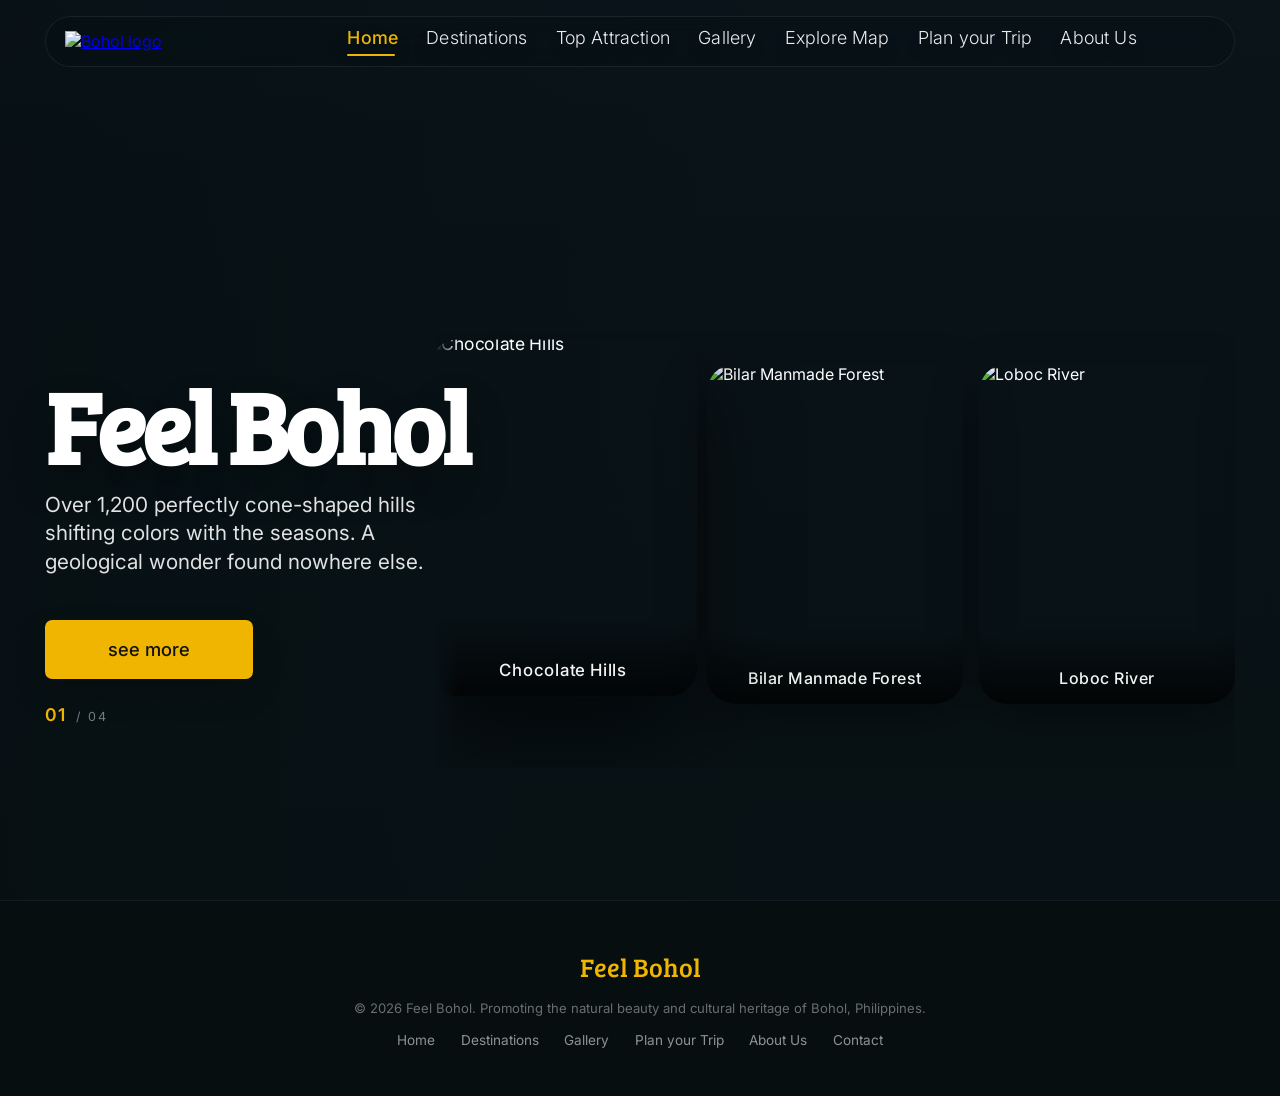
==== index.html @ 52533cbc "implemented other pages" ====
<!DOCTYPE html>
<html lang="en">
<head>
  <meta charset="UTF-8">
  <meta name="viewport" content="width=device-width, initial-scale=1.0">
  <link rel="preconnect" href="https://fonts.googleapis.com">
  <link rel="preconnect" href="https://fonts.gstatic.com" crossorigin>
  <link href="https://fonts.googleapis.com/css2?family=Bree+Serif&family=Inter:wght@300;400;500;600;700&display=swap" rel="stylesheet">
  <link href="./css/main.css" rel="stylesheet">
  <title>Feel Bohol</title>
</head>
<body>
  <main class="hero">
    <div class="hero__carousel" aria-hidden="true">
      <div class="carousel-slide is-active" style="background-image: url('./images/chocolate-hills-aerial.png')"></div>
      <div class="carousel-slide" style="background-image: url('./images/manmade-forest-road.png')"></div>
      <div class="carousel-slide" style="background-image: url('./images/loboc-river-cruise.png')"></div>
      <div class="carousel-slide" style="background-image: url('./images/tarsier-close-up.png')"></div>
    </div>

    <header class="site-header">
      <a class="brand" href="#" aria-label="Feel Bohol home">
        <img src="./images/bohol-logo.png" alt="Bohol logo">
      </a>
      <nav class="site-nav" aria-label="Primary navigation">
        <a class="is-active" href="index.html">Home</a>
        <a href="destinations.html">Destinations</a>
        <a href="top_attractions.html">Top Attraction</a>
        <a href="gallery.html">Gallery</a>
        <a href="explore_map.html">Explore Map</a>
        <a href="plan_your_trip.html">Plan your Trip</a>
        <a href="about.html">About Us</a>
      </nav>
    </header>

    <section class="hero__body" style="padding-top:5rem;">
      <div class="hero__copy">
        <h1>Feel Bohol</h1>
        <p class="hero__description">
          Where ancient limestone hills meet turquoise rivers and rare wildlife. Discover the island that never stops surprising you.
        </p>
        <a class="cta-button" href="destinations.html">see more</a>
        <div class="slide-counter">
          <span class="slide-counter__current">01</span>
          <span>&nbsp;/&nbsp;04</span>
        </div>
      </div>

      <div class="hero__visuals">
        <div class="hero__controls" aria-label="Destination slider controls">
          <button class="control control--prev" type="button" aria-label="Previous destination"></button>
          <button class="control control--next" type="button" aria-label="Next destination"></button>
        </div>

        <div class="hero__cards">
          <div class="hero__card-track" id="cardTrack">
            <article class="destination-card is-current">
              <div class="destination-card__image"><img src="./images/chocolate-hills-aerial.png" alt="Chocolate Hills"></div>
              <p class="destination-card__label">Chocolate Hills</p>
            </article>
            <article class="destination-card">
              <div class="destination-card__image"><img src="./images/manmade-forest-road.png" alt="Bilar Manmade Forest"></div>
              <p class="destination-card__label">Bilar Manmade Forest</p>
            </article>
            <article class="destination-card">
              <div class="destination-card__image"><img src="./images/loboc-river-cruise.png" alt="Loboc River"></div>
              <p class="destination-card__label">Loboc River</p>
            </article>
            <article class="destination-card">
              <div class="destination-card__image"><img src="./images/tarsier-close-up.png" alt="Philippine Tarsier"></div>
              <p class="destination-card__label">Philippine Tarsier</p>
            </article>
          </div>
        </div>
      </div>
    </section>
  </main>

  <footer class="site-footer">
    <div class="site-footer__inner">
      <p class="site-footer__brand">Feel Bohol</p>
      <p class="site-footer__copy">&copy; 2026 Feel Bohol. Promoting the natural beauty and cultural heritage of Bohol, Philippines.</p>
      <nav class="site-footer__nav" aria-label="Footer navigation">
        <a href="#">Home</a>
        <a href="#">Destinations</a>
        <a href="#">Gallery</a>
        <a href="#">Plan your Trip</a>
        <a href="#">About Us</a>
        <a href="#">Contact</a>
      </nav>
    </div>
  </footer>

  <script>
    (function () {
      var n      = 4;
      var CARD_W = 256;
      var GAP    = 16;
      var STEP   = CARD_W + GAP; // 272px

      var slides    = document.querySelectorAll('.carousel-slide');
      var track     = document.getElementById('cardTrack');
      var counterEl = document.querySelector('.slide-counter__current');
      var descEl    = document.querySelector('.hero__description');
      var btnPrev   = document.querySelector('.control--prev');
      var btnNext   = document.querySelector('.control--next');

      var descriptions = [
        "Over 1,200 perfectly cone-shaped hills shifting colors with the seasons. A geological wonder found nowhere else.",
        "A lush, dramatic two-kilometre canopy of dense mahogany trees. The perfect natural tunnel in the heart of Bohol.",
        "Drift down emerald waters through jungle canopies and ancient bamboo groves on a floating restaurant.",
        "Home to one of the world's smallest and most endearing primates. Discover the delicate balance of Bohol's wildlife."
      ];

      var current = 0;
      var locked  = false;
      var timer;

      function moveTo(pos, animate) {
        track.style.transition = animate
          ? 'transform 0.65s cubic-bezier(0.4, 0, 0.2, 1)'
          : 'none';
        track.style.transform = 'translateX(' + (-pos * STEP) + 'px)';
      }

      function highlightFirst() {
        var kids = track.children;
        for (var i = 0; i < kids.length; i++) {
          kids[i].classList.toggle('is-current', i === 0);
        }
      }

      function updateBg(idx) {
        slides[current].classList.remove('is-active');
        
        // Quick fade-out/in for text
        if (descEl) {
          descEl.style.opacity = '0';
          setTimeout(function() {
            descEl.textContent = descriptions[idx];
            descEl.style.opacity = '1';
          }, 300); // Wait for fade out
        }

        current = idx;
        slides[current].classList.add('is-active');
        if (counterEl) counterEl.textContent = String(current + 1).padStart(2, '0');
      }

      function goForward() {
        if (locked) return;
        locked = true;
        updateBg((current + 1) % n);
        // Mark 2nd card as active during the slide
        track.children[0].classList.remove('is-current');
        if (track.children[1]) track.children[1].classList.add('is-current');
        moveTo(1, true);
        setTimeout(function () {
          track.appendChild(track.firstElementChild); // recycle: move spent card to end
          moveTo(0, false);                           // snap back — invisible
          locked = false;
        }, 680);
      }

      function goBack() {
        if (locked) return;
        locked = true;
        updateBg((current - 1 + n) % n);
        track.prepend(track.lastElementChild); // bring last card to front
        highlightFirst();                      // mark it active
        moveTo(1, false);                      // snap so prepended card is off-screen left
        requestAnimationFrame(function () {
          requestAnimationFrame(function () {
            moveTo(0, true);                   // animate reveal from left
            setTimeout(function () { locked = false; }, 680);
          });
        });
      }

      function startAuto() { timer = setInterval(goForward, 4500); }
      function resetAuto() { clearInterval(timer); startAuto(); }

      btnNext.addEventListener('click', function () { goForward(); resetAuto(); });
      btnPrev.addEventListener('click', function () { goBack();    resetAuto(); });

      moveTo(0, false);
      highlightFirst();
      updateBg(0);
      startAuto();
    })();
  </script>
</body>
</html>
---- css/main.css ----
* {
  box-sizing: border-box;
}

:root {
  --bg-shadow: rgba(5, 15, 18, 0.72);
  --copy-color: rgba(255, 255, 255, 0.88);
  --nav-color: rgba(255, 255, 255, 0.92);
  --accent: #efb500;
  --card-radius: 28px;
}

html,
body {
  margin: 0;
  min-height: 100%;
  font-family: "Inter", sans-serif;
  background: #091317;
}

body {
  color: #fff;
}

a,
button {
  font: inherit;
}

.hero {
  position: relative;
  min-height: 100vh;
  padding: 1.8rem clamp(1.25rem, 3.5vw, 4.5rem) 2.5rem;
}

.hero__carousel {
  position: absolute;
  inset: 0;
  z-index: 0;
}

.carousel-slide {
  position: absolute;
  inset: 0;
  background-position: center center;
  background-repeat: no-repeat;
  background-size: cover;
  opacity: 0;
  transition: opacity 0.75s ease;
}

.carousel-slide::after {
  content: "";
  position: absolute;
  inset: 0;
  background-image:
    linear-gradient(180deg, rgba(10, 20, 28, 0.4) 0%, rgba(10, 20, 28, 0.12) 18%, rgba(7, 16, 18, 0.4) 100%),
    linear-gradient(90deg, rgba(5, 13, 16, 0.54) 0%, rgba(5, 13, 16, 0.24) 31%, rgba(5, 13, 16, 0) 61%);
}

.carousel-slide.is-active {
  opacity: 1;
}

.site-header {
  position: relative;
  z-index: 3;
  display: flex;
  align-items: center;
  gap: clamp(1.25rem, 3vw, 3.5rem);
}

.brand {
  flex: 0 0 auto;
}

.brand img {
  display: block;
  width: clamp(185px, 14vw, 270px);
  height: auto;
}

.site-nav {
  display: flex;
  flex: 1;
  justify-content: center;
  align-items: center;
  gap: clamp(1rem, 2.2vw, 2.8rem);
  padding-right: clamp(0rem, 1.5vw, 2rem);
}

.site-nav a {
  position: relative;
  padding-bottom: 0.55rem;
  color: var(--nav-color);
  font-size: clamp(0.92rem, 0.55vw + 0.7rem, 1.12rem);
  font-weight: 300;
  text-decoration: none;
  letter-spacing: 0.01em;
  text-shadow: 0 10px 22px rgba(0, 0, 0, 0.18);
}

.site-nav a.is-active {
  color: var(--accent);
  font-weight: 500;
}

.site-nav a.is-active::after {
  content: "";
  position: absolute;
  left: 0;
  bottom: 0;
  width: 3rem;
  height: 0.16rem;
  border-radius: 999px;
  background: var(--accent);
}

.hero__body {
  position: relative;
  z-index: 2;
  display: grid;
  grid-template-columns: minmax(320px, 0.95fr) minmax(480px, 1.1fr);
  align-items: center;
  min-height: calc(100vh - 6.5rem);
  gap: clamp(1.5rem, 3vw, 3rem);
}

.hero__copy {
  max-width: 44rem;
  padding-top: clamp(5.2rem, 19vh, 11rem);
}

.hero__copy h1 {
  margin: 0;
  font-family: "Bree Serif", serif;
  font-size: clamp(4.5rem, 8vw, 8rem);
  line-height: 0.9;
  letter-spacing: -0.04em;
  text-shadow: 0 20px 40px rgba(0, 0, 0, 0.24);
}

.hero__description {
  width: min(42rem, 94%);
  margin: 1.2rem 0 2.7rem;
  color: var(--copy-color);
  font-size: clamp(1rem, 1vw + 0.5rem, 1.55rem);
  line-height: 1.38;
  text-wrap: balance;
  opacity: 1;
  transition: opacity 0.3s ease;
}

.cta-button {
  display: inline-flex;
  align-items: center;
  justify-content: center;
  min-width: 13rem;
  padding: 1.15rem 2.2rem;
  border-radius: 0.45rem;
  background: var(--accent);
  color: #111;
  font-size: 1.15rem;
  font-weight: 500;
  text-decoration: none;
  box-shadow: 0 14px 30px rgba(0, 0, 0, 0.18);
  transition: transform 160ms ease, box-shadow 160ms ease;
}

.cta-button:hover,
.cta-button:focus-visible {
  transform: translateY(-2px);
  box-shadow: 0 18px 34px rgba(0, 0, 0, 0.24);
}

.hero__visuals {
  position: relative;
  min-height: min(50rem, 74vh);
}

.hero__controls {
  position: absolute;
  top: 34%;
  right: 0;
  z-index: 4;
  display: flex;
  gap: 0.8rem;
}

.control {
  width: 3.7rem;
  height: 3.7rem;
  border: 0;
  border-radius: 50%;
  background-color: transparent;
  background-image: url("../images/icon-next.png");
  background-position: center;
  background-repeat: no-repeat;
  background-size: contain;
  cursor: pointer;
  opacity: 0.92;
  transition: transform 160ms ease, opacity 160ms ease;
}

.control--prev {
  transform: rotate(180deg);
}

.control:hover,
.control:focus-visible {
  opacity: 1;
  transform: translateY(-2px);
}

.control--prev:hover,
.control--prev:focus-visible {
  transform: rotate(180deg) translateY(2px);
}

/* --- Card Carousel Track --- */

.hero__cards {
  position: absolute;
  right: 0;
  bottom: 2rem;
  width: min(800px, 85vw);
  overflow: hidden;
  padding-top: 2rem;
  padding-bottom: 4rem;
  -webkit-mask-image: linear-gradient(to right, transparent 0%, black 3%, black 100%);
  mask-image: linear-gradient(to right, transparent 0%, black 3%, black 100%);
}

.hero__card-track {
  display: flex;
  gap: 1rem;
  will-change: transform;
  transition: transform 0.65s cubic-bezier(0.4, 0, 0.2, 1);
}

.destination-card {
  flex: 0 0 256px;
  position: relative;
  border-radius: var(--card-radius);
  overflow: hidden;
  box-shadow: 0 20px 50px rgba(0, 0, 0, 0.35);
  transition: transform 0.5s ease, box-shadow 0.5s ease;
}

.destination-card__image {
  width: 256px;
  height: 340px;
  overflow: hidden;
}

.destination-card img {
  display: block;
  width: 100%;
  height: 100%;
  object-fit: cover;
  transition: transform 0.6s ease;
}

.destination-card.is-current {
  transform: translateY(-16px) scale(1.05);
  box-shadow: 0 44px 88px rgba(0, 0, 0, 0.55);
  z-index: 2;
}

.destination-card.is-current img {
  transform: scale(1.04);
}

.destination-card__label {
  position: absolute;
  bottom: 0;
  left: 0;
  right: 0;
  margin: 0;
  padding: 2.4rem 1rem 1rem;
  background: linear-gradient(to top, rgba(0, 0, 0, 0.72) 0%, transparent 100%);
  color: rgba(255, 255, 255, 0.95);
  font-size: clamp(0.8rem, 0.9vw + 0.3rem, 1rem);
  font-weight: 500;
  text-align: center;
  letter-spacing: 0.03em;
}

/* --- Slide Counter --- */

.slide-counter {
  display: flex;
  align-items: baseline;
  gap: 0.25rem;
  margin-top: 1.6rem;
  color: rgba(255, 255, 255, 0.45);
  font-size: 0.78rem;
  letter-spacing: 0.14em;
  text-transform: uppercase;
}

.slide-counter__current {
  color: var(--accent);
  font-size: 1.1rem;
  font-weight: 600;
  letter-spacing: 0.06em;
}

/* --- Nav Enhancement --- */

.site-header {
  position: fixed;
  top: 1rem;
  left: clamp(1.25rem, 3.5vw, 4.5rem);
  right: clamp(1.25rem, 3.5vw, 4.5rem);
  z-index: 100;
  display: flex;
  align-items: center;
  gap: clamp(1.25rem, 3vw, 3.5rem);
  padding: 0.6rem 1.2rem;
  border-radius: 999px;
  backdrop-filter: blur(10px);
  -webkit-backdrop-filter: blur(10px);
  background: rgba(5, 15, 18, 0.28);
  border: 1px solid rgba(255, 255, 255, 0.08);
}

/* --- Responsive --- */

@media (max-width: 1100px) {
  .hero {
    padding-bottom: 2rem;
  }

  .site-header {
    flex-direction: column;
    align-items: flex-start;
    border-radius: 1rem;
  }

  .site-nav {
    flex-wrap: wrap;
    justify-content: flex-start;
    padding-right: 0;
  }

  .hero__body {
    grid-template-columns: 1fr;
    min-height: auto;
    padding-top: 2rem;
  }

  .hero__copy {
    max-width: 40rem;
    padding-top: 1rem;
  }

  .hero__visuals {
    min-height: 42rem;
  }

  .hero__controls {
    top: 1rem;
    right: 1rem;
  }

  .hero__cards {
    right: 0;
    width: 100%;
    padding-bottom: 3rem;
  }
}

@media (max-width: 760px) {
  .hero {
    padding: 1.25rem 1rem 1.5rem;
    background-position: 58% center;
  }

  .brand img {
    width: 11rem;
  }

  .site-nav {
    gap: .9rem 1.2rem;
  }

  .site-nav a {
    font-size: 0.88rem;
  }

  .hero__copy h1 {
    font-size: clamp(3.1rem, 17vw, 4.7rem);
  }

  .hero__description {
    width: 100%;
    margin-bottom: 1.8rem;
    font-size: 1rem;
  }

  .cta-button {
    min-width: 10.5rem;
    padding: 0.95rem 1.5rem;
  }

  .hero__visuals {
    min-height: auto;
    padding-top: 4rem;
  }

  .hero__controls {
    top: 0;
    right: 0;
  }

  .control {
    width: 3.2rem;
    height: 3.2rem;
  }

  .hero__cards {
    position: relative;
    right: auto;
    bottom: auto;
    padding-bottom: 2.4rem;
    width: 100%;
    -webkit-mask-image: none;
    mask-image: none;
  }

  .destination-card {
    flex: 0 0 220px;
  }

  .destination-card__image {
    width: 220px;
    height: 300px;
  }

  .destination-card.is-current {
    transform: translateY(-10px) scale(1.03);
  }
}

/* --- Footer --- */

.site-footer {
  background: #060e10;
  padding: 3rem clamp(1.25rem, 3.5vw, 4.5rem);
  border-top: 1px solid rgba(255, 255, 255, 0.06);
}

.site-footer__inner {
  display: flex;
  flex-direction: column;
  align-items: center;
  gap: 1rem;
  text-align: center;
}

.site-footer__brand {
  margin: 0;
  font-family: "Bree Serif", serif;
  font-size: 1.6rem;
  color: var(--accent);
}

.site-footer__copy {
  margin: 0;
  color: rgba(255, 255, 255, 0.4);
  font-size: 0.82rem;
  max-width: 42rem;
}

.site-footer__nav {
  display: flex;
  flex-wrap: wrap;
  justify-content: center;
  gap: 0.4rem 1.6rem;
}

.site-footer__nav a {
  color: rgba(255, 255, 255, 0.55);
  font-size: 0.85rem;
  text-decoration: none;
  transition: color 0.2s ease;
}

.site-footer__nav a:hover {
  color: var(--accent);
}
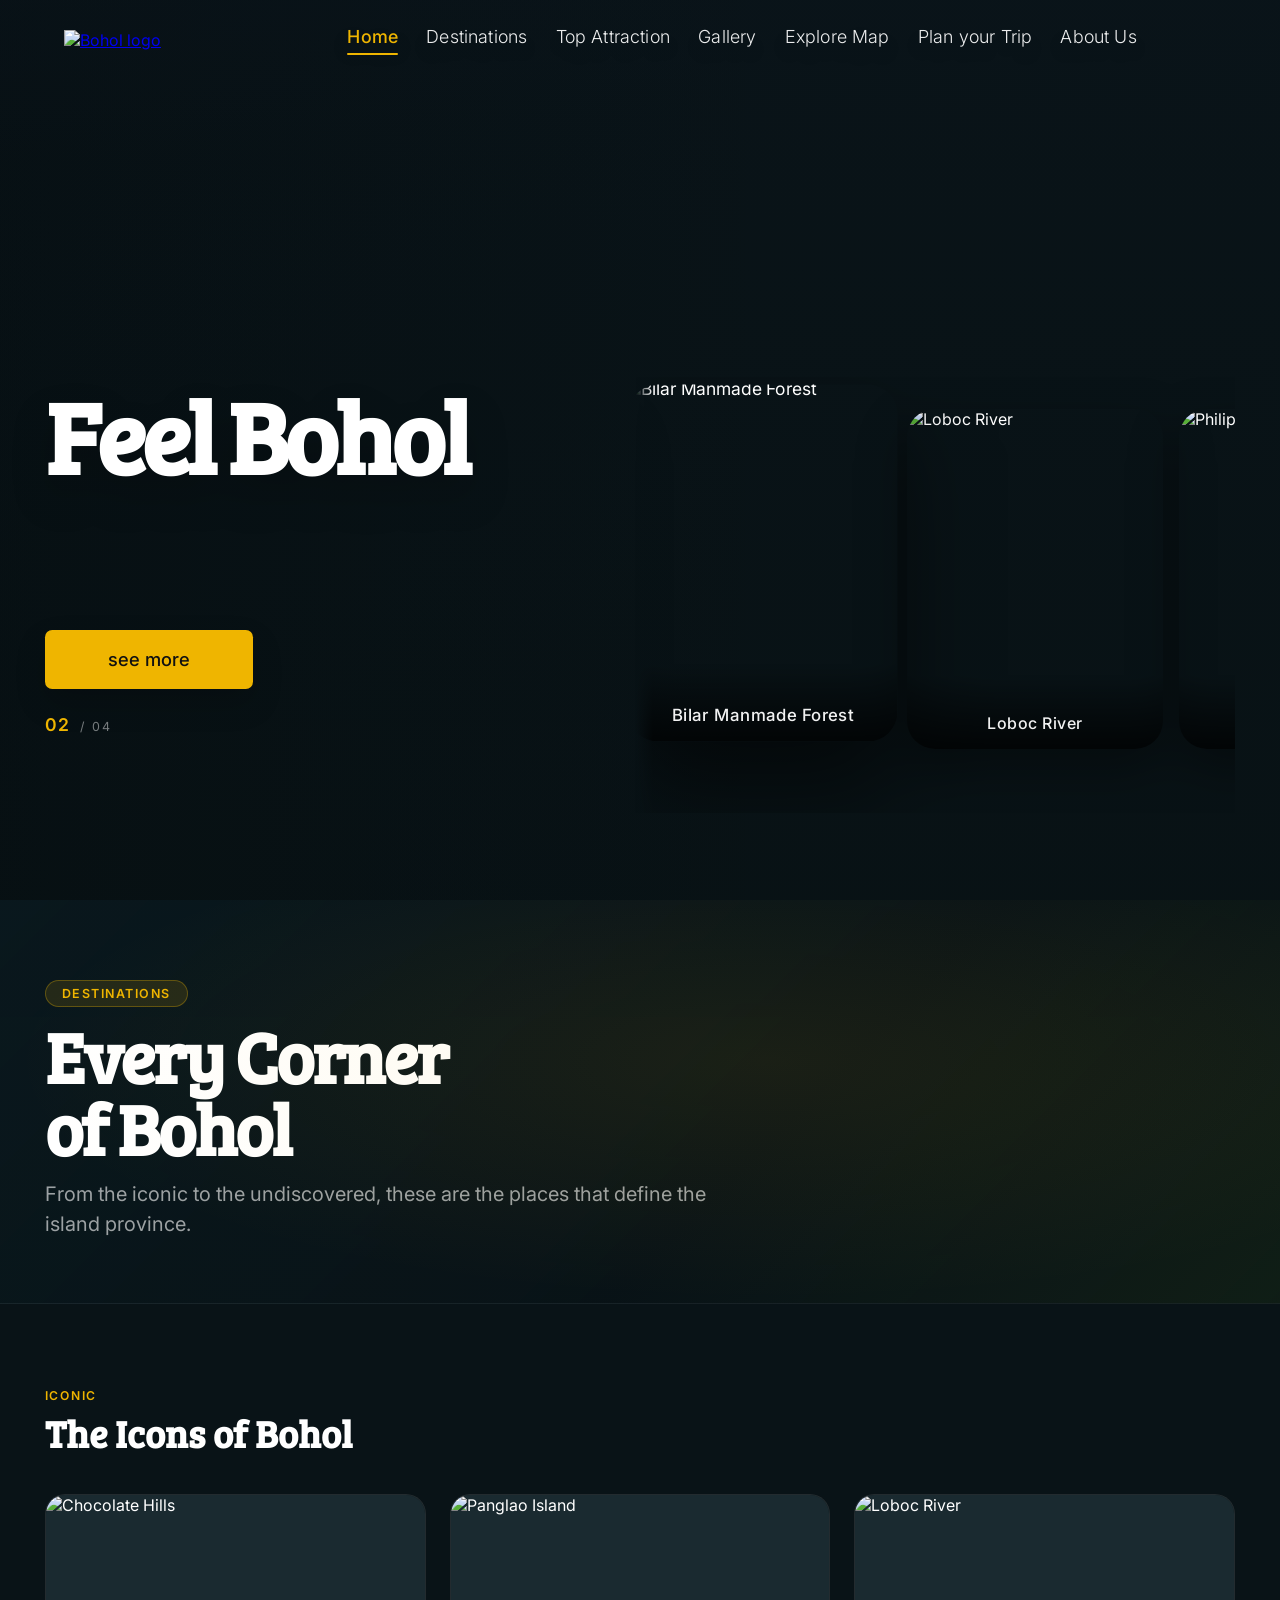
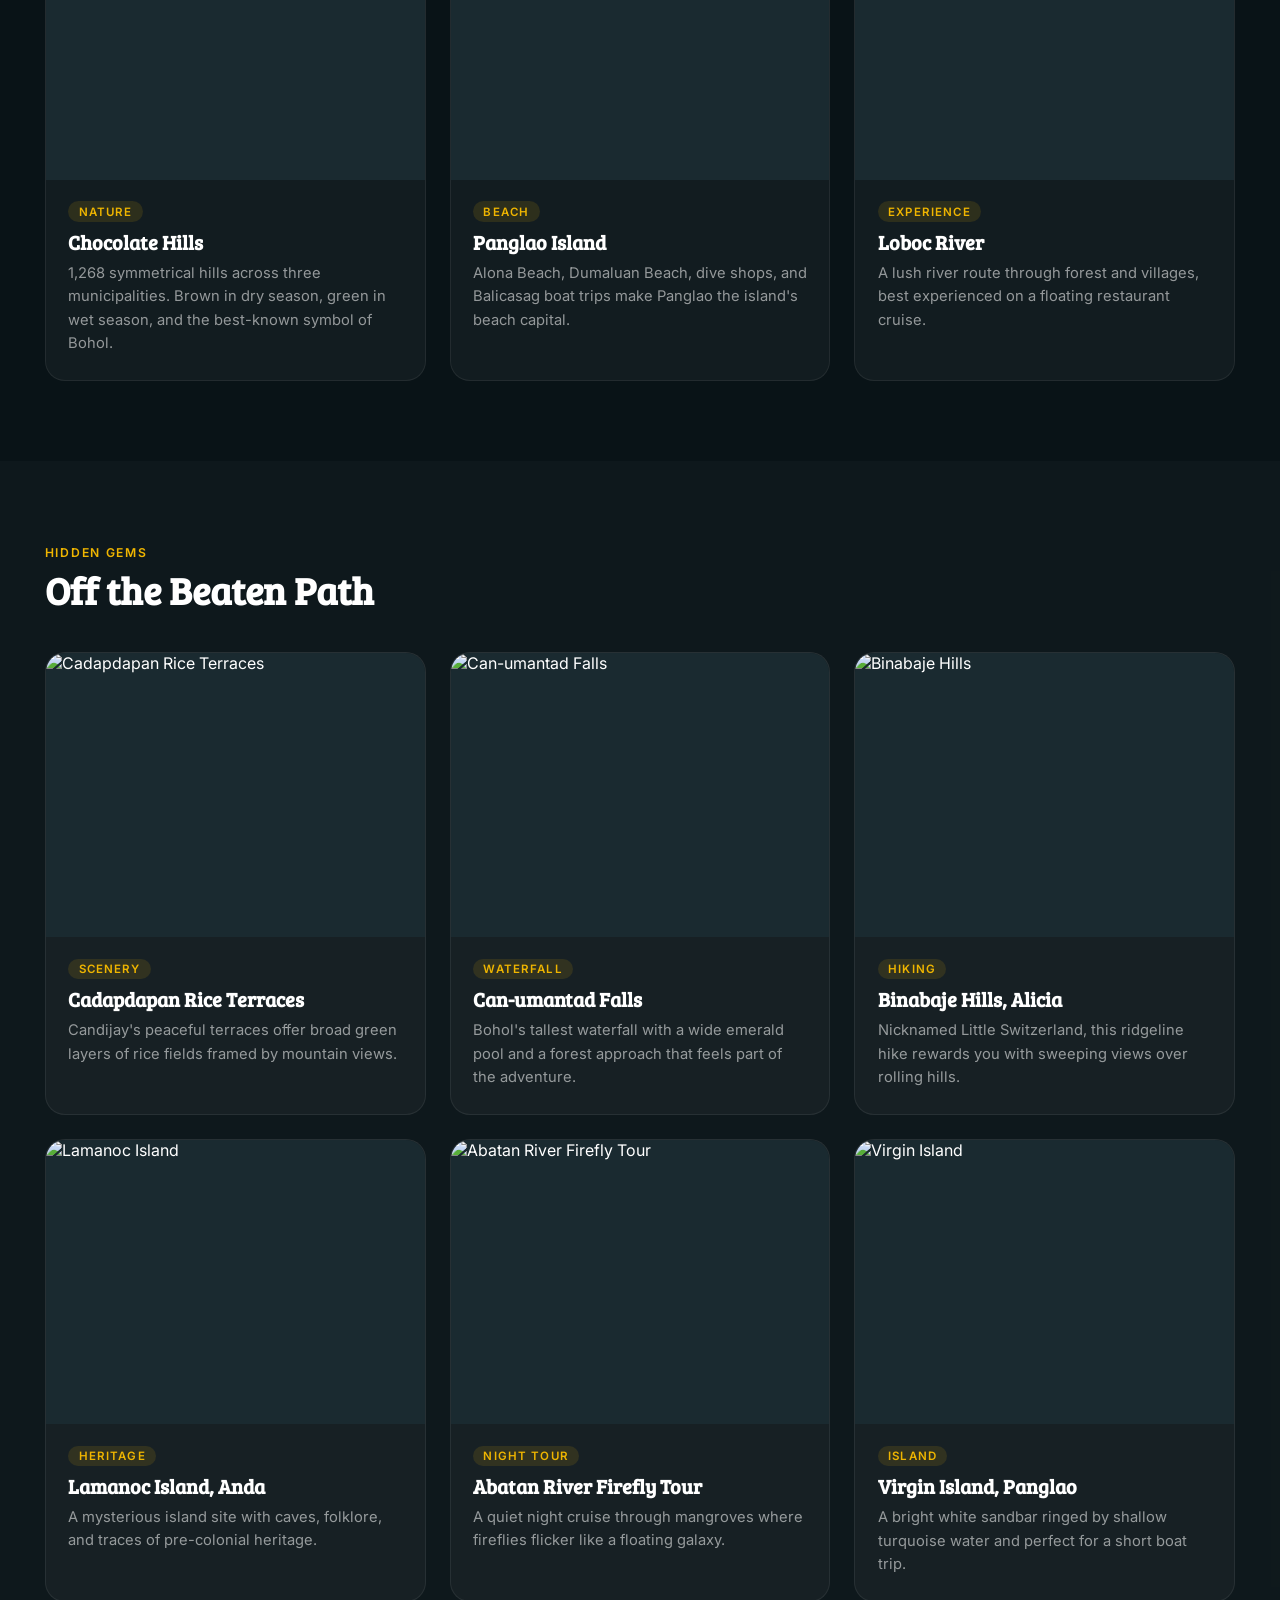
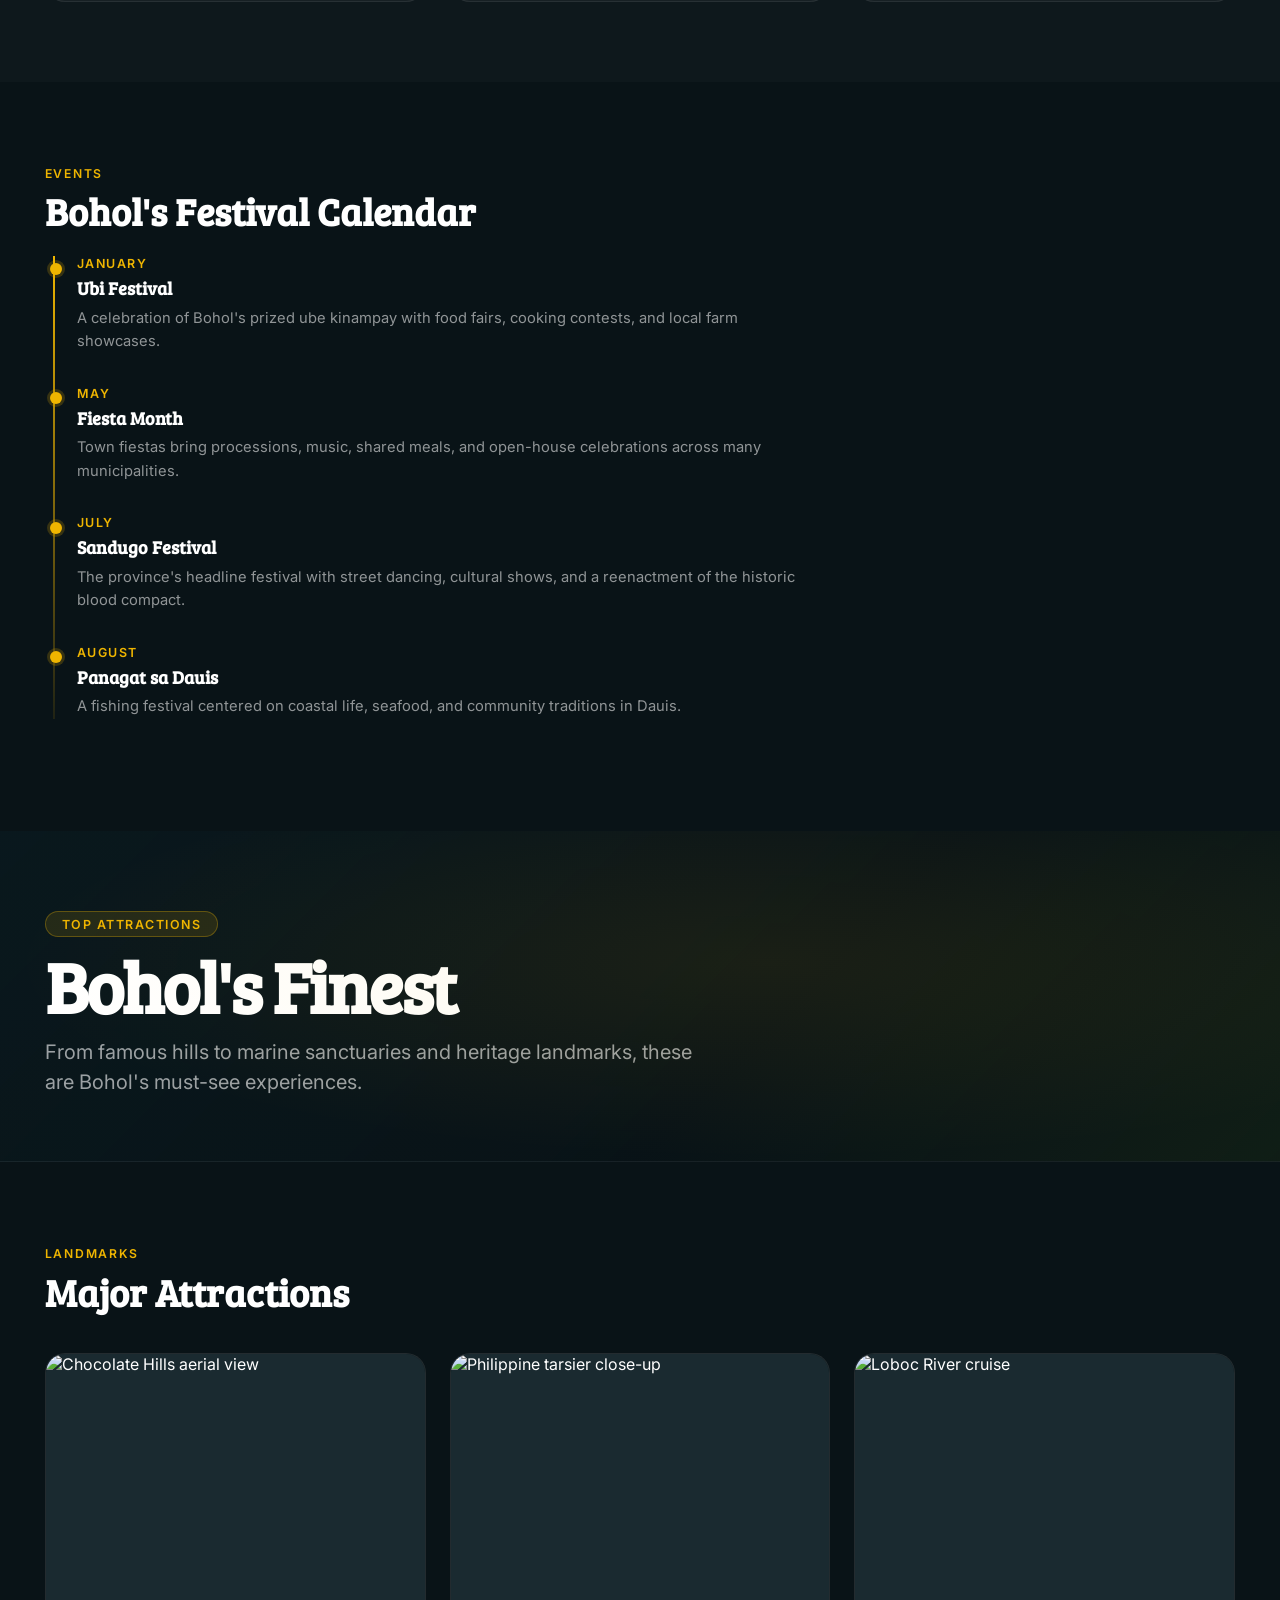
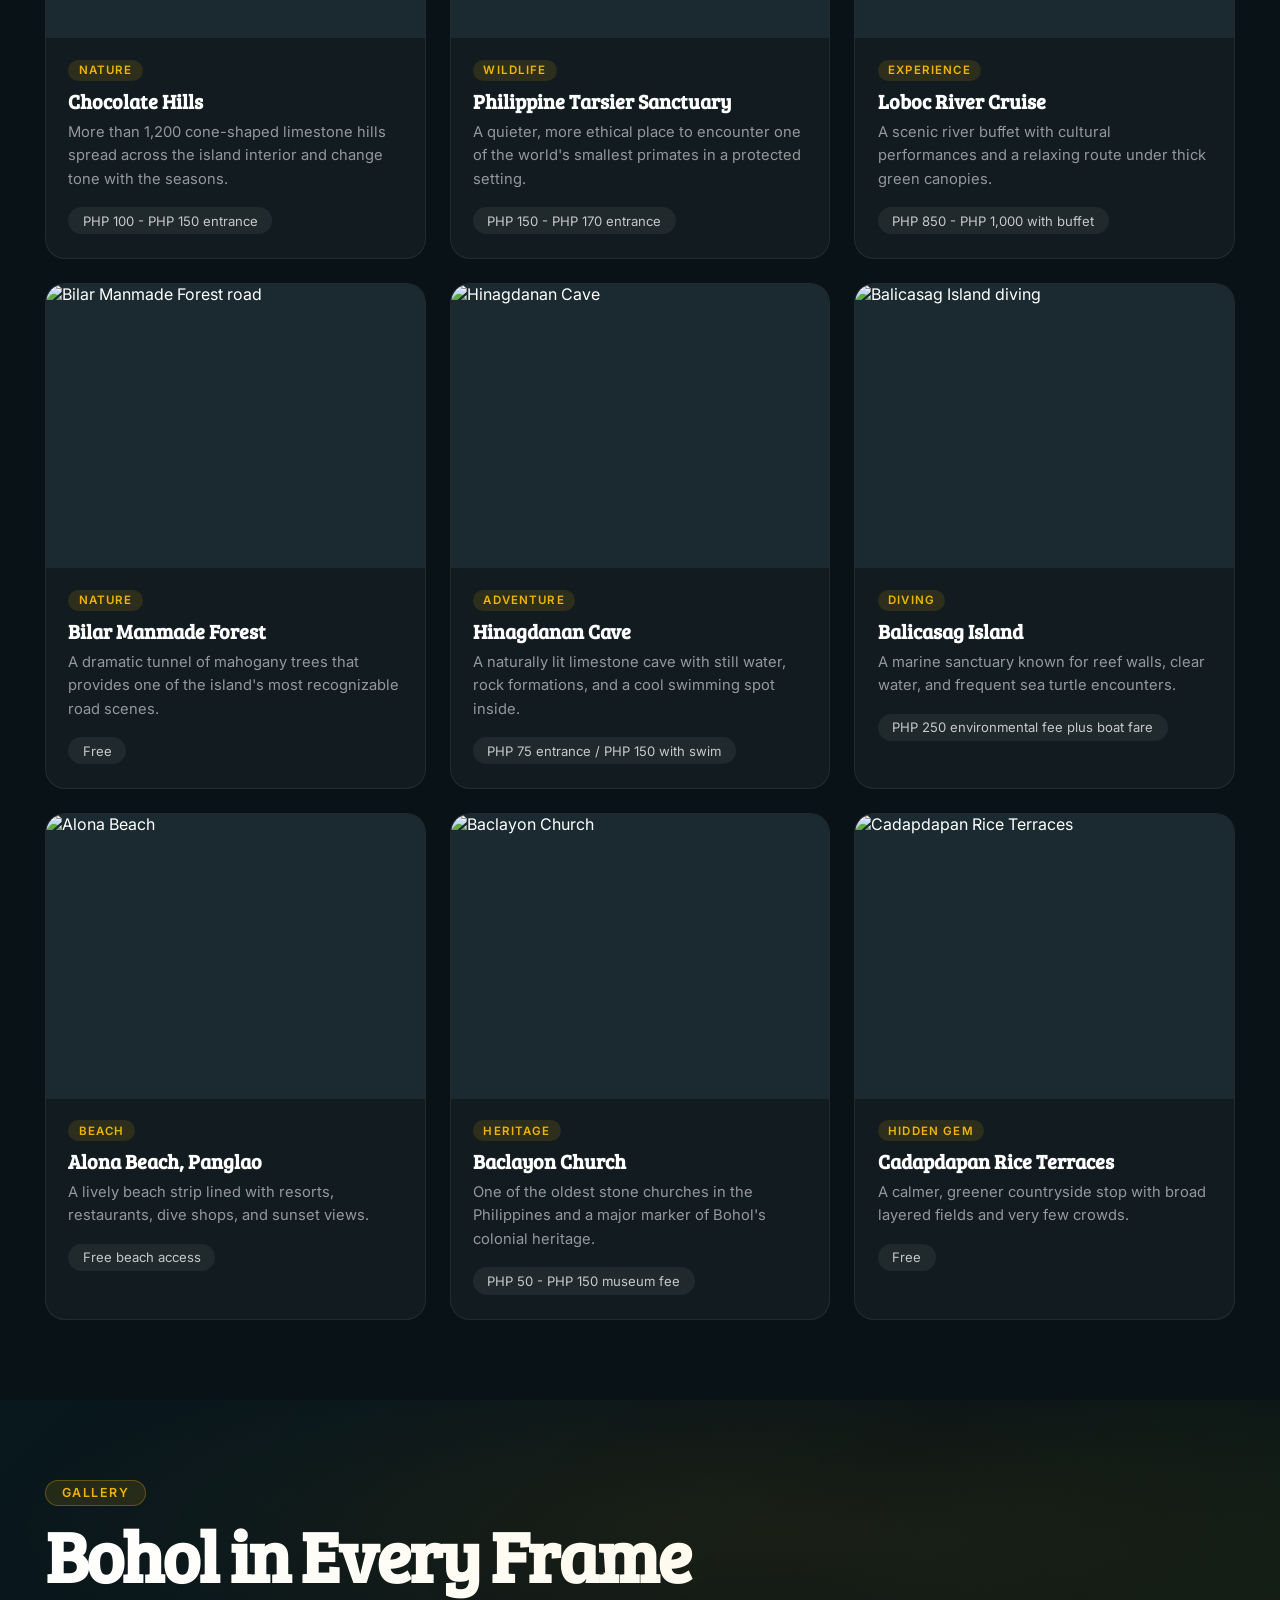
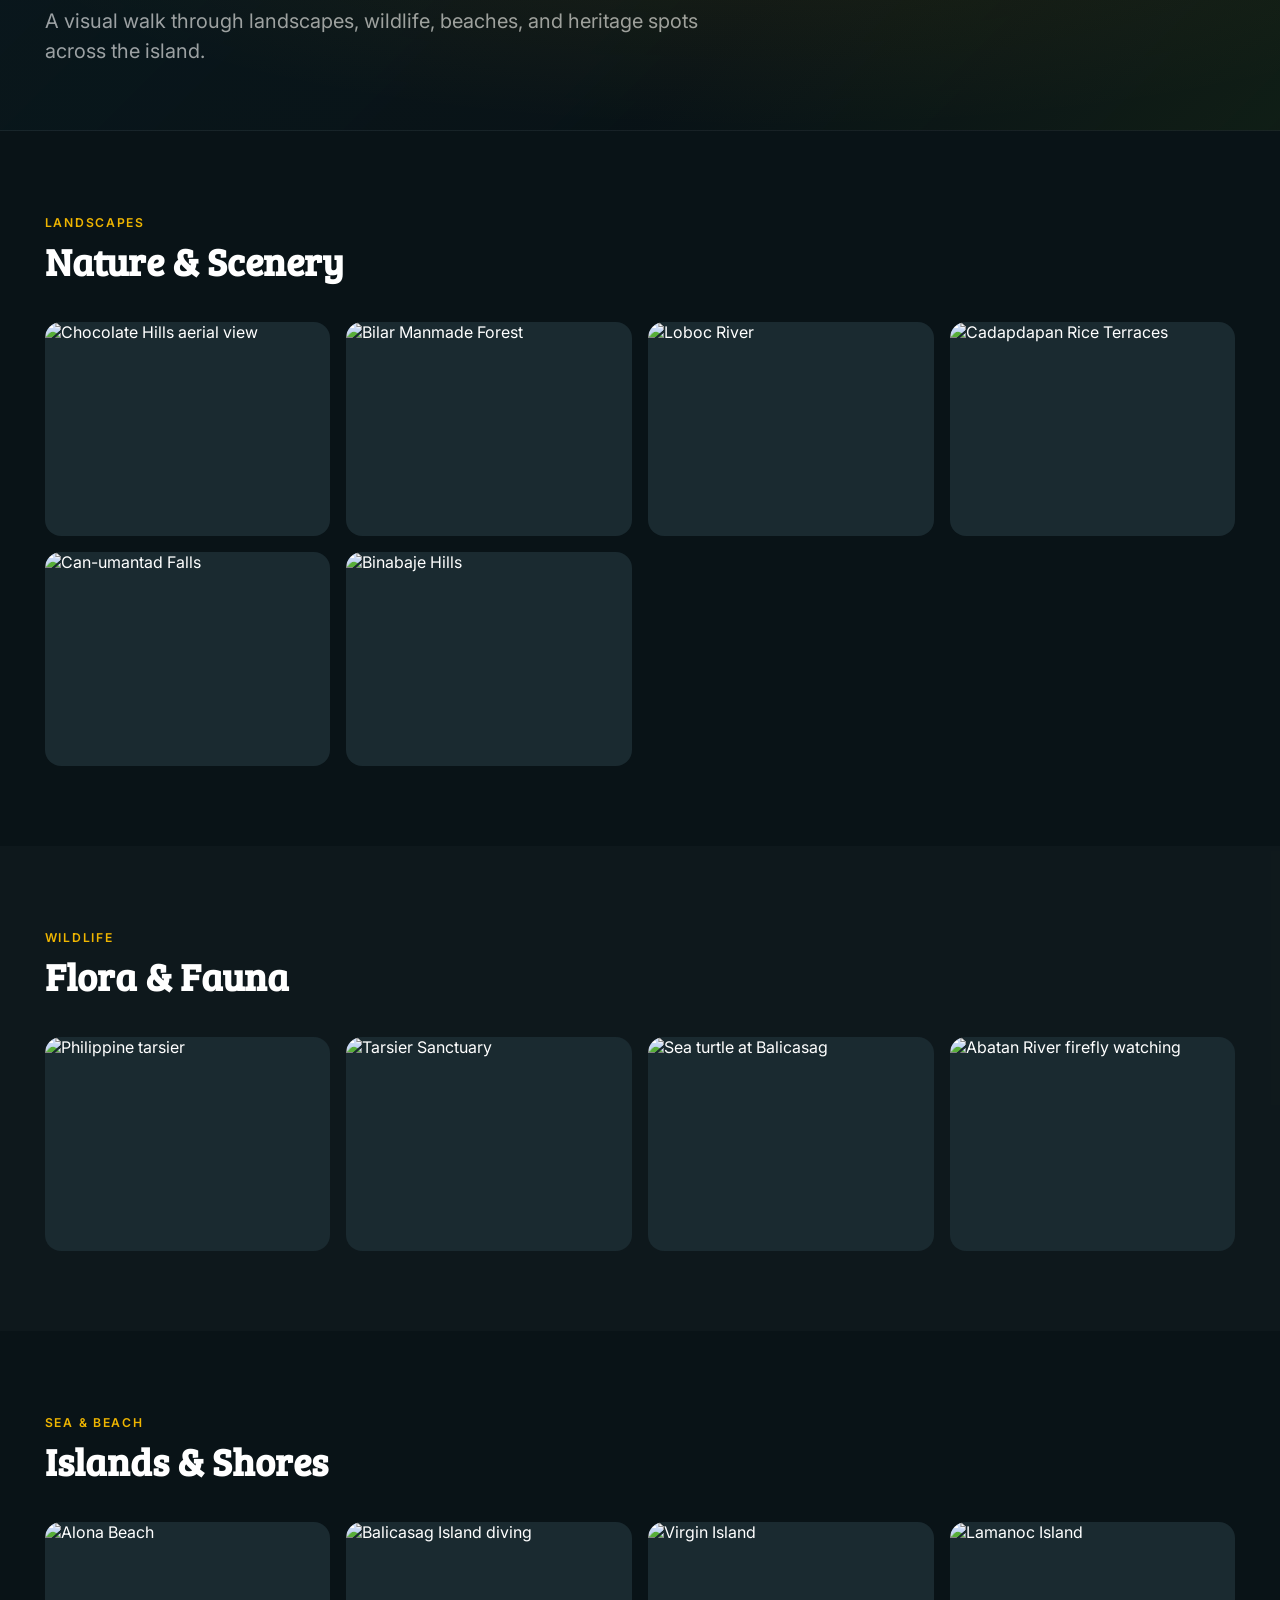
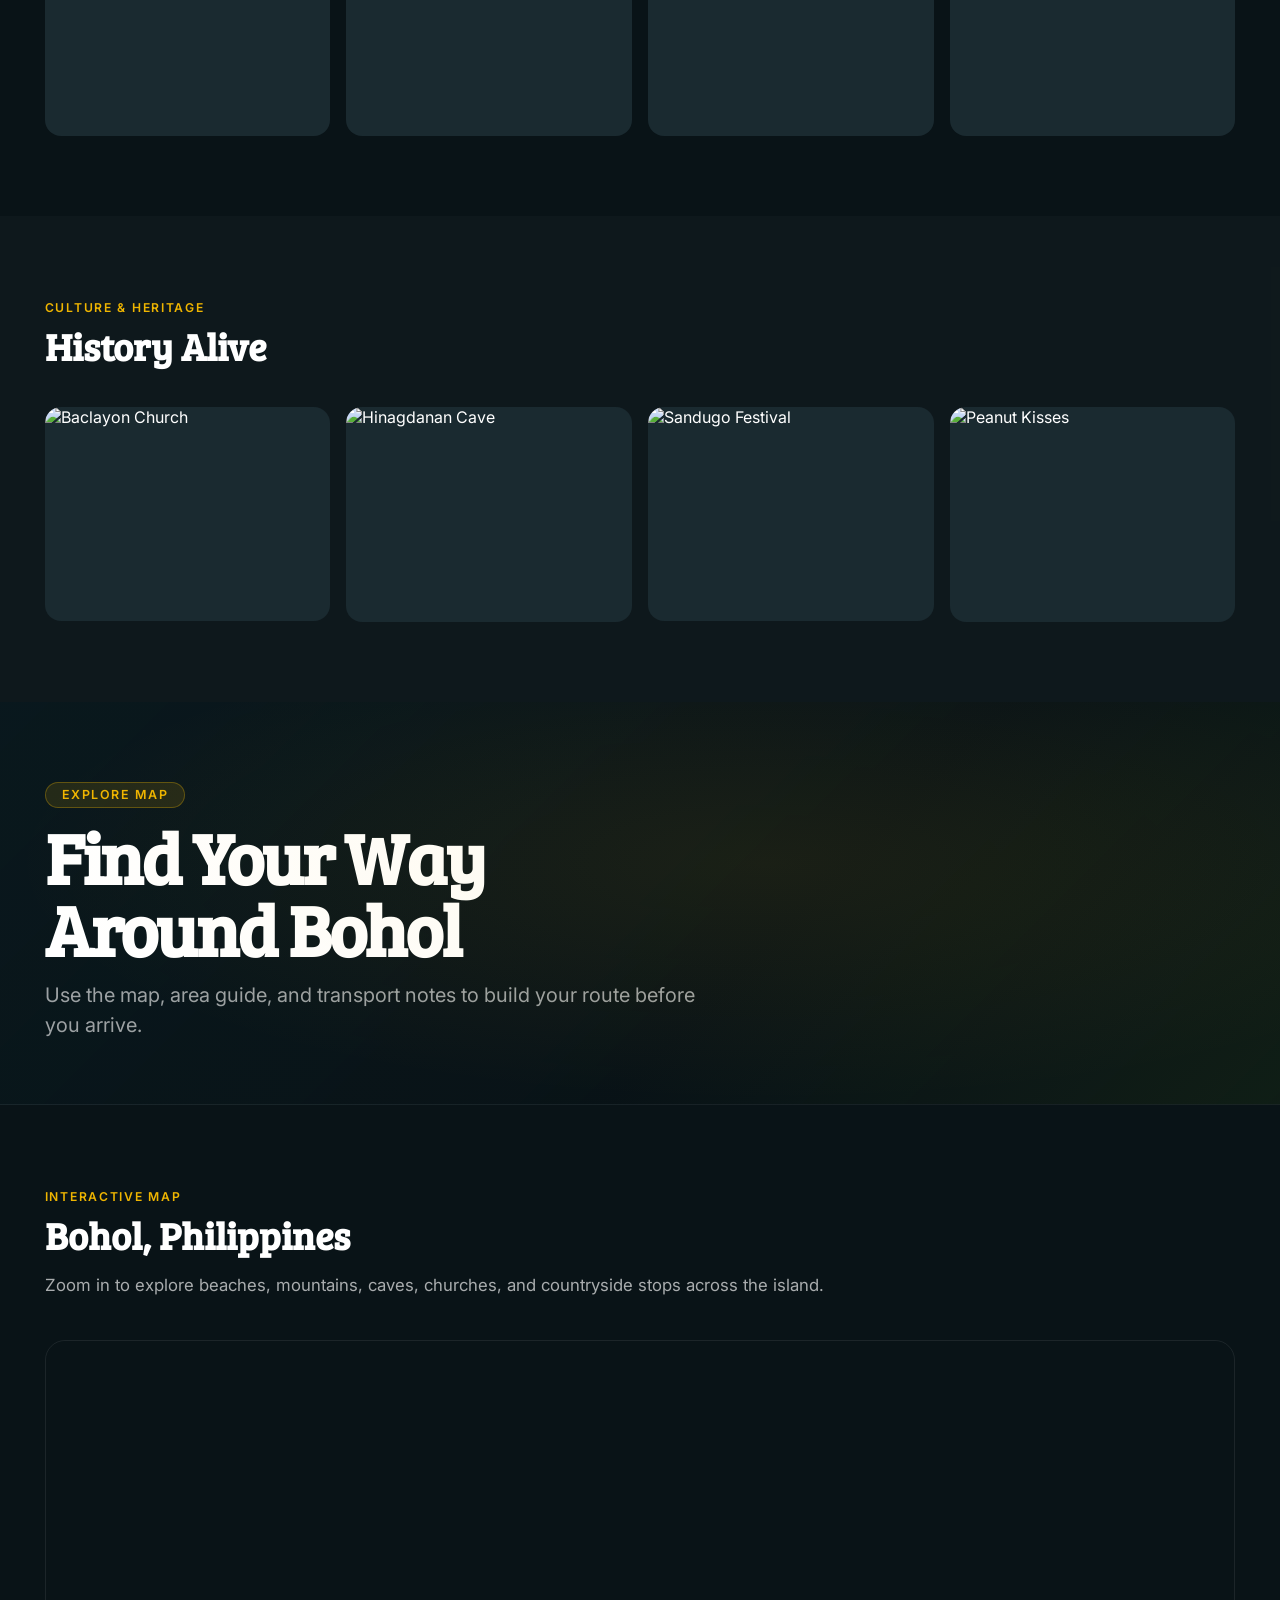
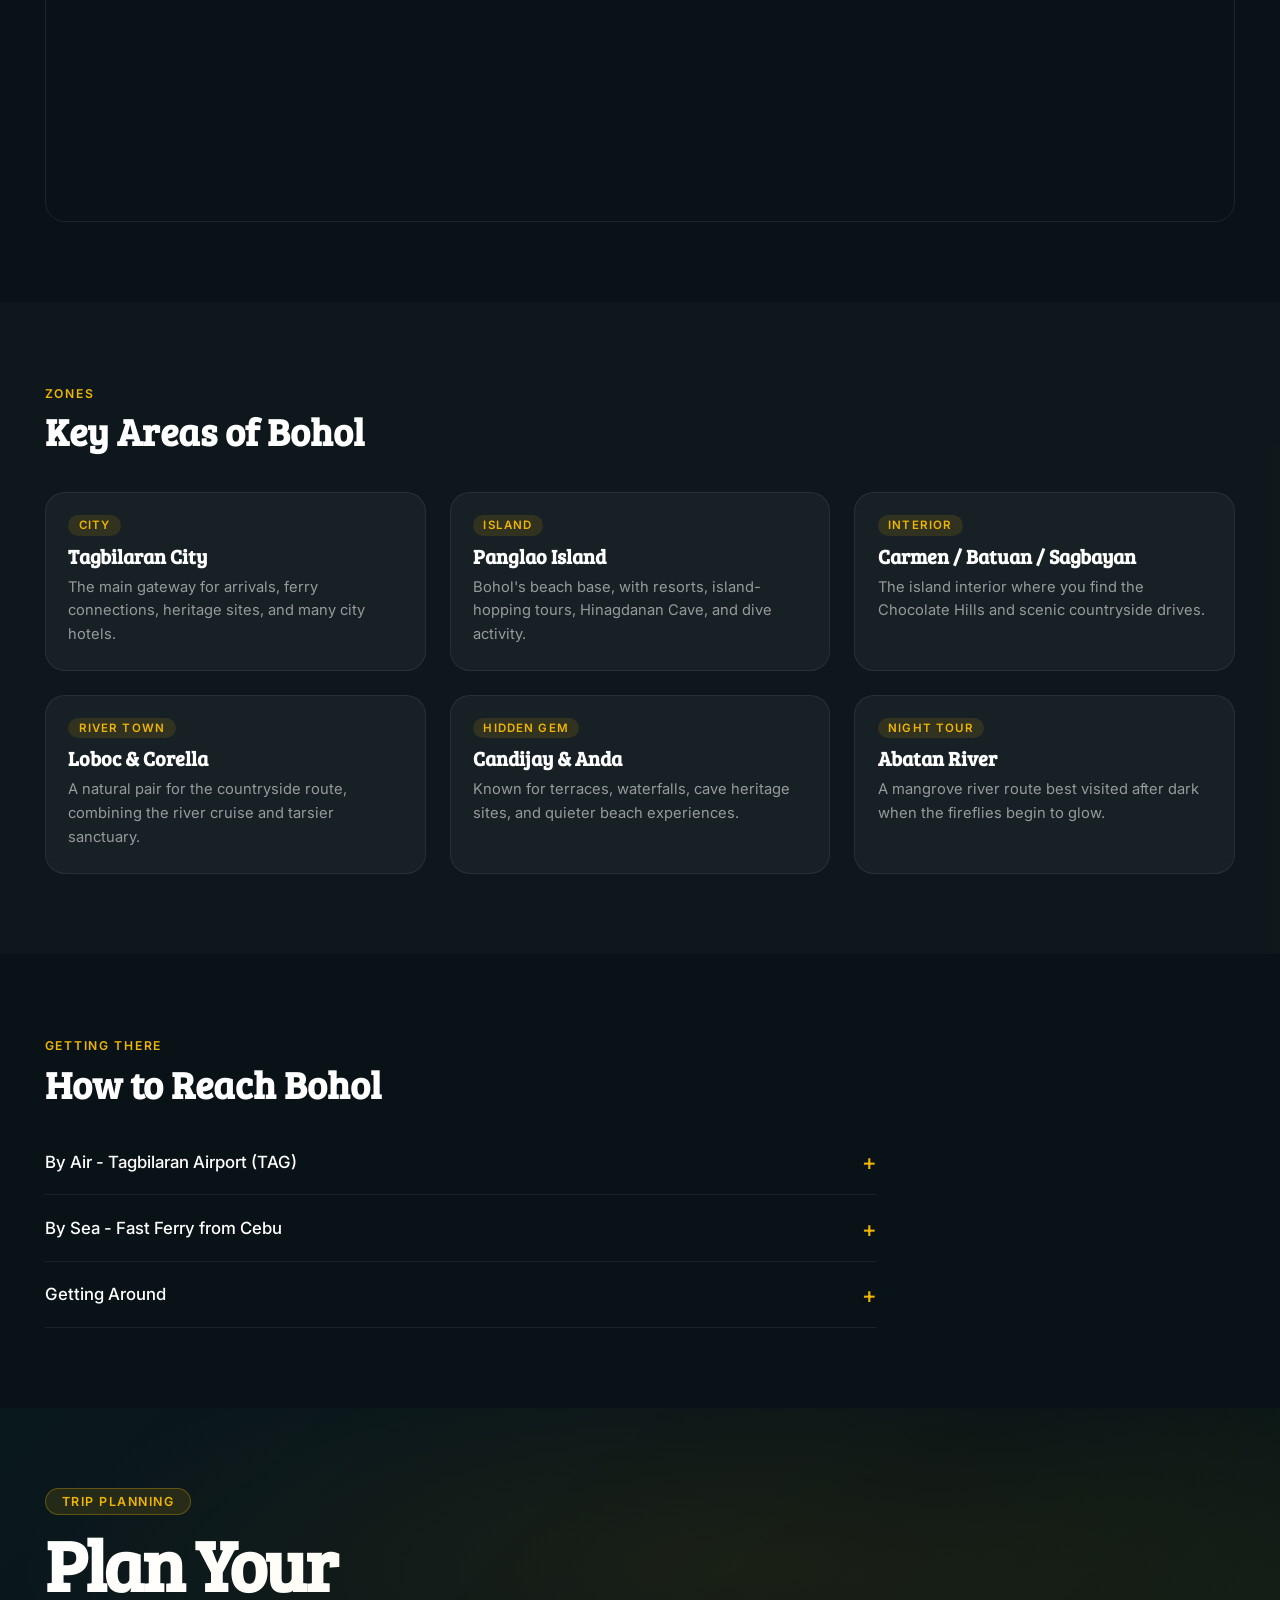
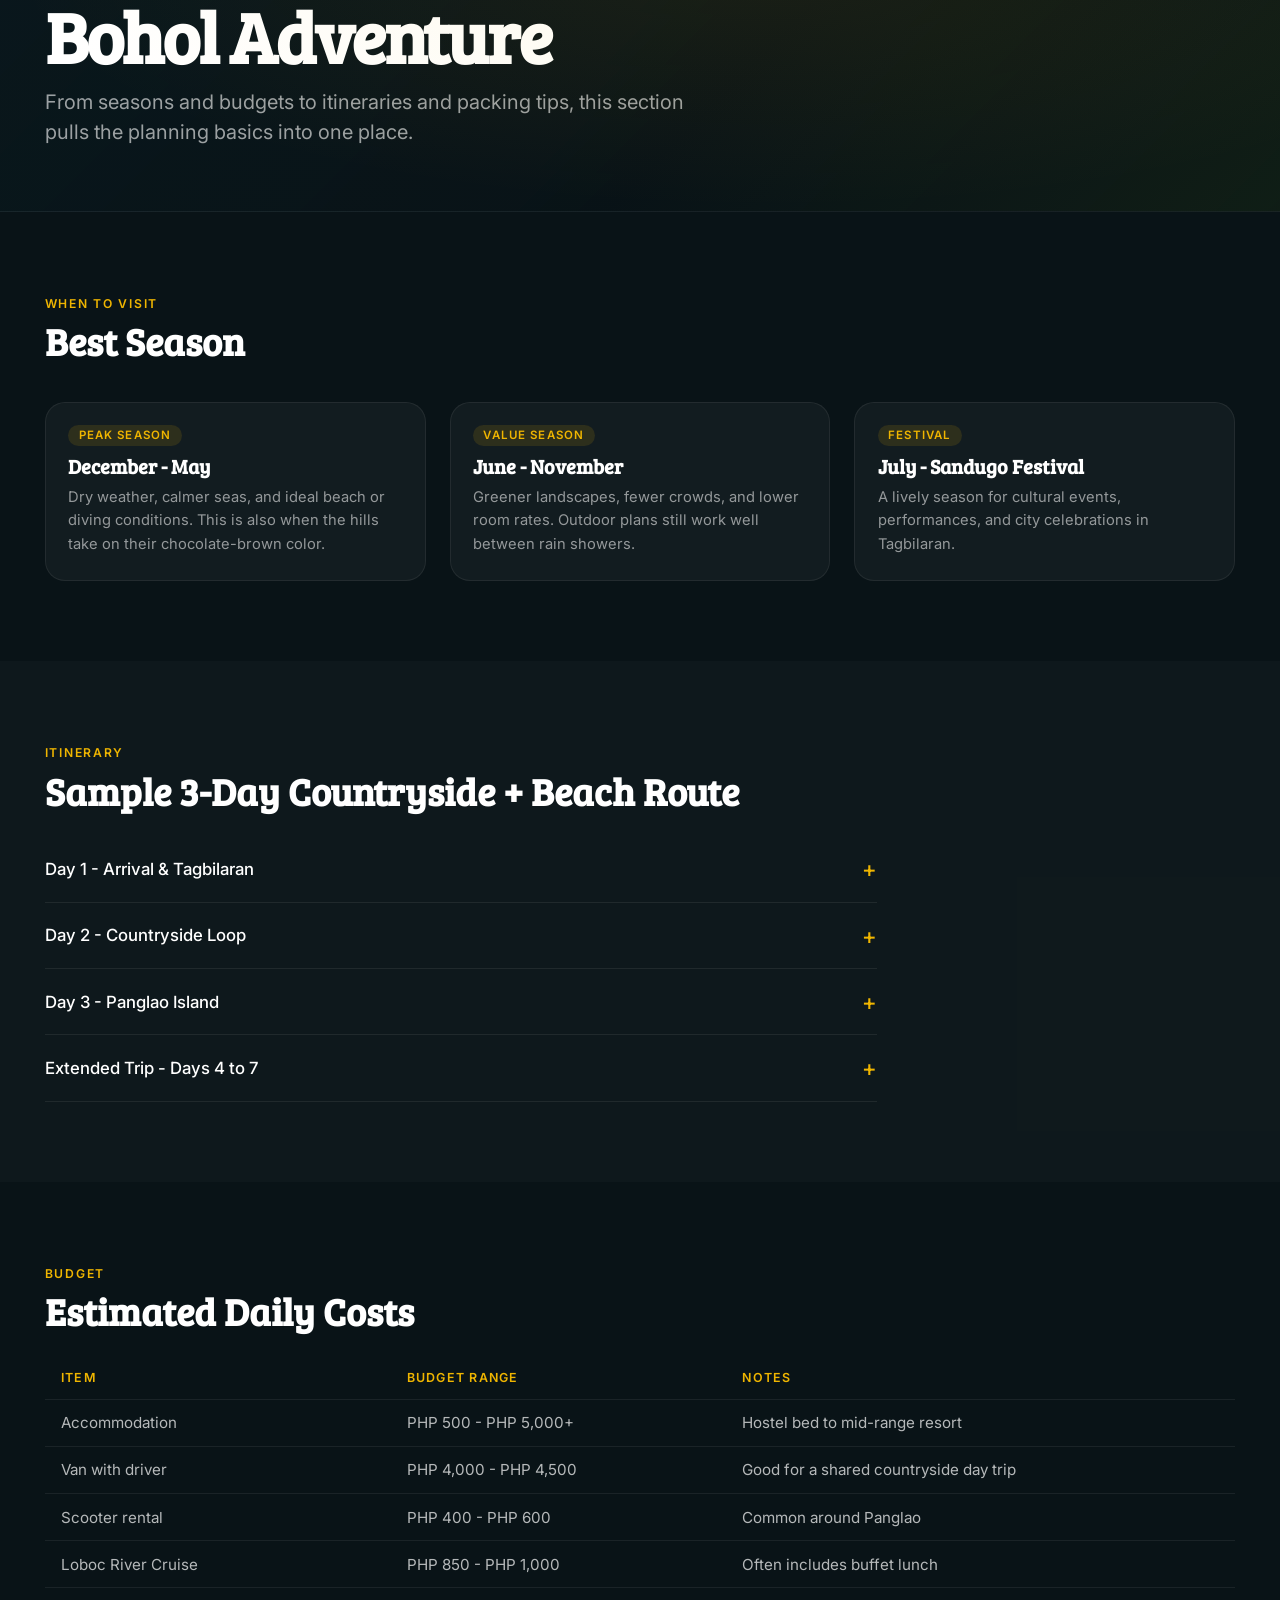
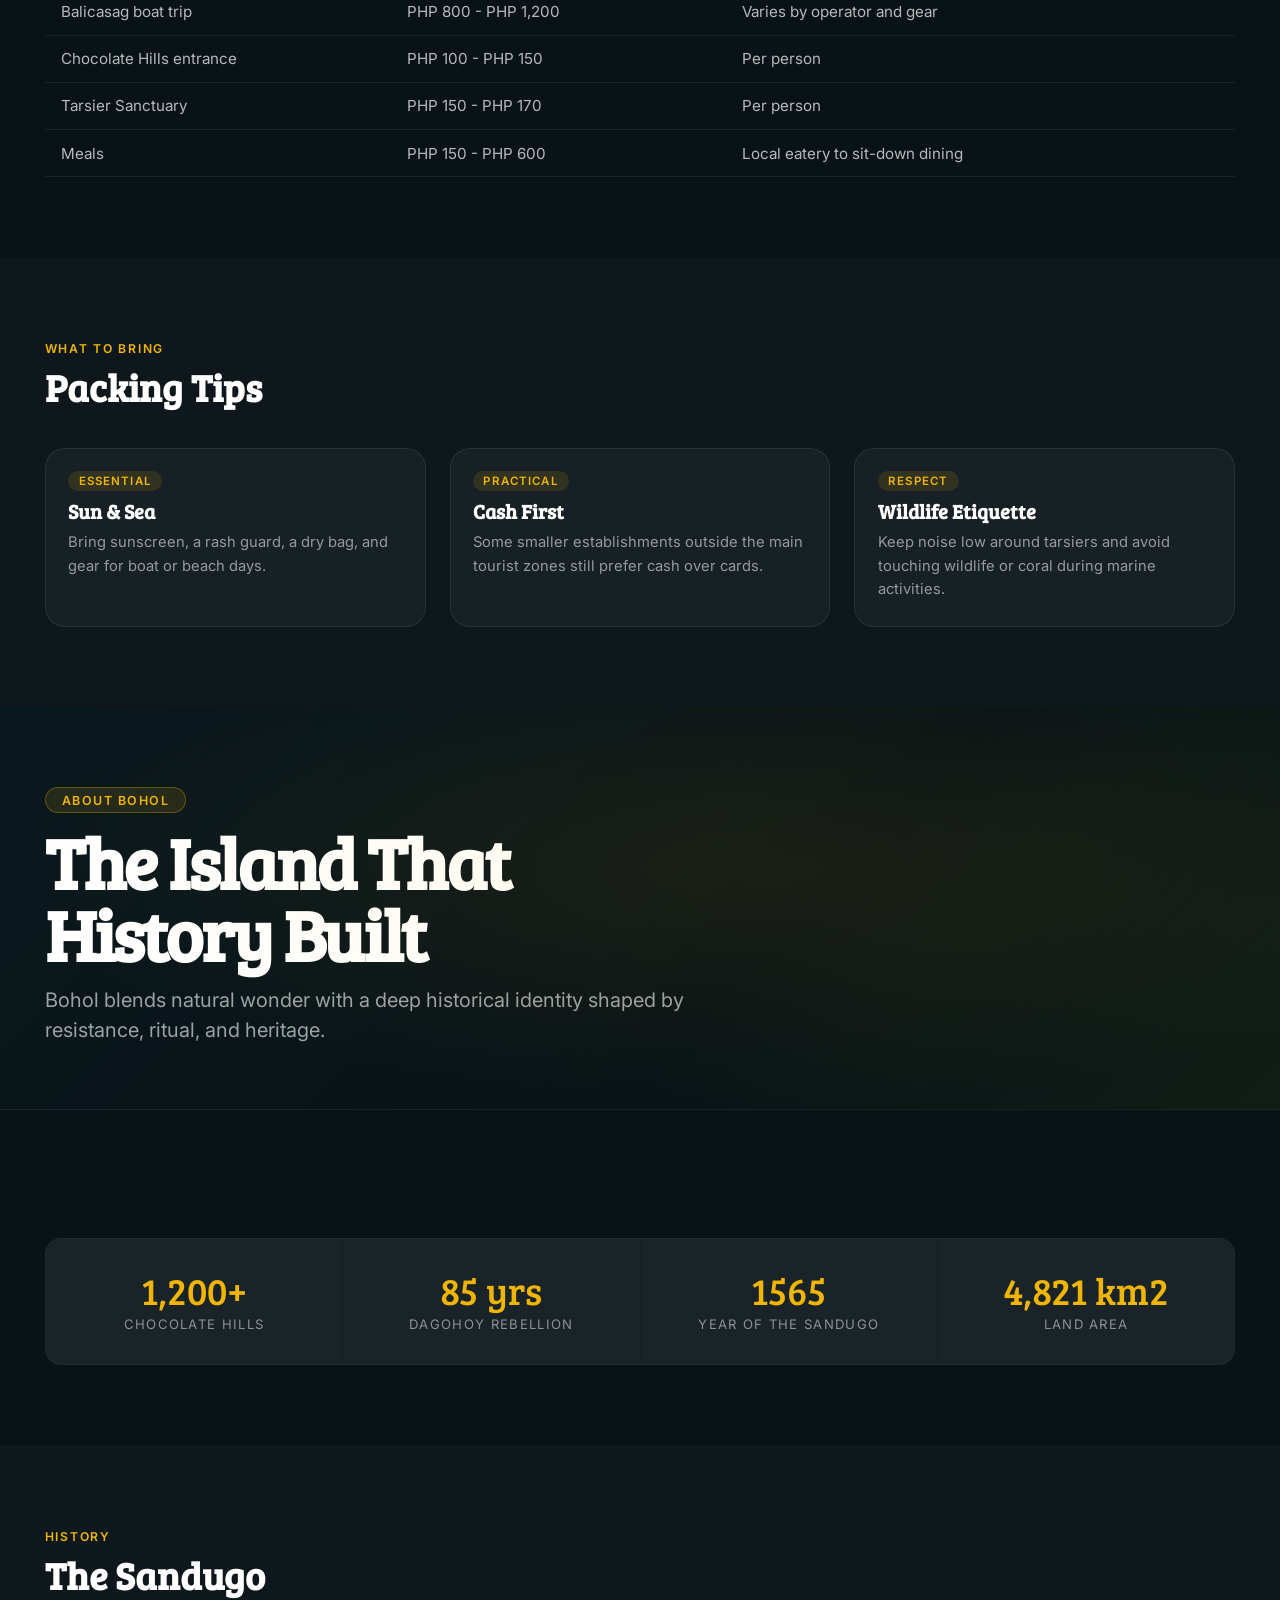
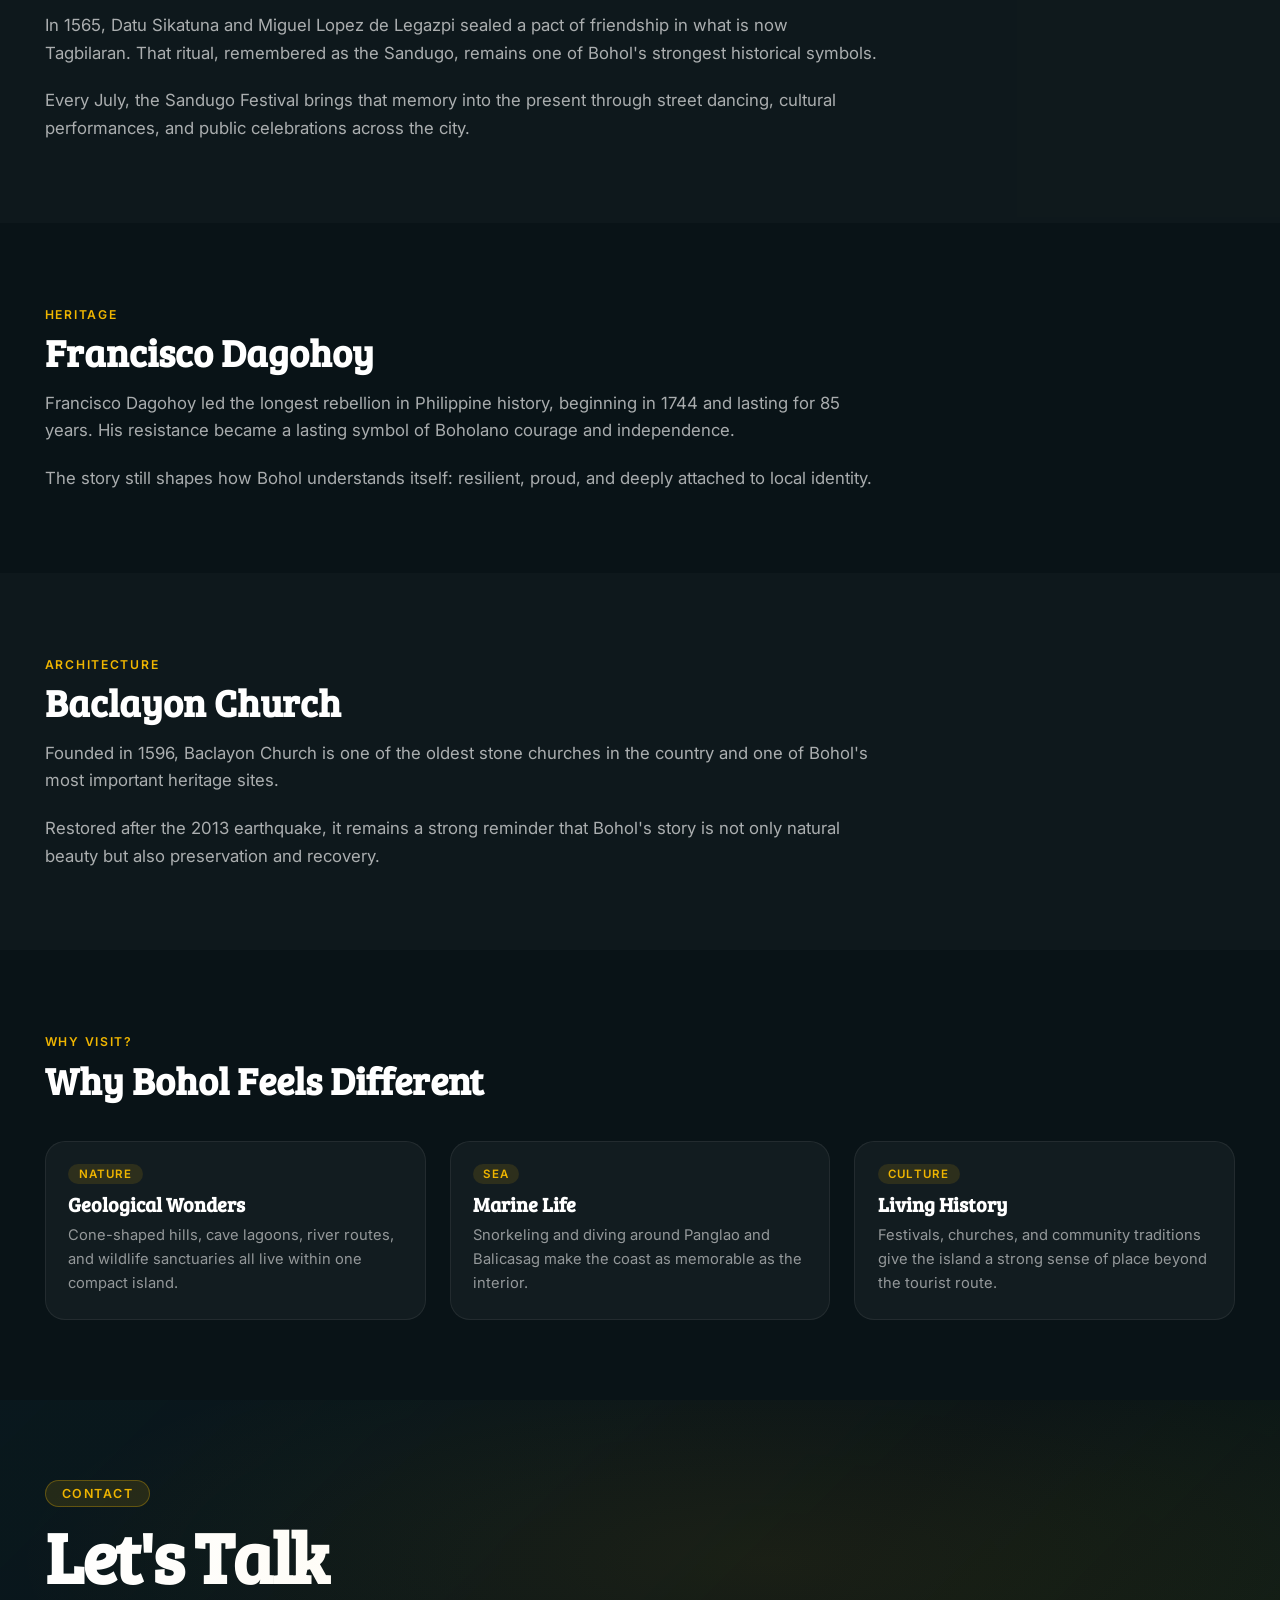
==== commit aec3caea: "Change the design" ====
--- a/index.html
+++ b/index.html
@@ -3,14 +3,16 @@
 <head>
   <meta charset="UTF-8">
   <meta name="viewport" content="width=device-width, initial-scale=1.0">
+  <meta name="description" content="Feel Bohol is a one-page travel guide to destinations, attractions, maps, trip planning, and local stories from Bohol, Philippines.">
   <link rel="preconnect" href="https://fonts.googleapis.com">
   <link rel="preconnect" href="https://fonts.gstatic.com" crossorigin>
   <link href="https://fonts.googleapis.com/css2?family=Bree+Serif&family=Inter:wght@300;400;500;600;700&display=swap" rel="stylesheet">
   <link href="./css/main.css" rel="stylesheet">
+  <link href="./css/pages.css" rel="stylesheet">
   <title>Feel Bohol</title>
 </head>
 <body>
-  <main class="hero">
+  <main id="home" class="hero scroll-section">
     <div class="hero__carousel" aria-hidden="true">
       <div class="carousel-slide is-active" style="background-image: url('./images/chocolate-hills-aerial.png')"></div>
       <div class="carousel-slide" style="background-image: url('./images/manmade-forest-road.png')"></div>
@@ -19,17 +21,17 @@
     </div>
 
     <header class="site-header">
-      <a class="brand" href="#" aria-label="Feel Bohol home">
+      <a class="brand" href="#home" aria-label="Feel Bohol home">
         <img src="./images/bohol-logo.png" alt="Bohol logo">
       </a>
       <nav class="site-nav" aria-label="Primary navigation">
-        <a class="is-active" href="index.html">Home</a>
-        <a href="destinations.html">Destinations</a>
-        <a href="top_attractions.html">Top Attraction</a>
-        <a href="gallery.html">Gallery</a>
-        <a href="explore_map.html">Explore Map</a>
-        <a href="plan_your_trip.html">Plan your Trip</a>
-        <a href="about.html">About Us</a>
+        <a class="is-active" href="#home">Home</a>
+        <a href="#destinations">Destinations</a>
+        <a href="#attractions">Top Attraction</a>
+        <a href="#gallery">Gallery</a>
+        <a href="#explore-map">Explore Map</a>
+        <a href="#plan-trip">Plan your Trip</a>
+        <a href="#about">About Us</a>
       </nav>
     </header>
 
@@ -39,7 +41,7 @@
         <p class="hero__description">
           Where ancient limestone hills meet turquoise rivers and rare wildlife. Discover the island that never stops surprising you.
         </p>
-        <a class="cta-button" href="destinations.html">see more</a>
+        <a class="cta-button" href="#destinations">see more</a>
         <div class="slide-counter">
           <span class="slide-counter__current">01</span>
           <span>&nbsp;/&nbsp;04</span>
@@ -76,17 +78,690 @@
     </section>
   </main>
 
+  <div class="onepage-content">
+    <section id="destinations" class="onepage-section scroll-section" aria-labelledby="destinations-title">
+      <div class="page-hero">
+        <p class="page-hero__label">Destinations</p>
+        <h2 id="destinations-title" class="page-hero__title">Every Corner<br>of Bohol</h2>
+        <p class="page-hero__sub">From the iconic to the undiscovered, these are the places that define the island province.</p>
+      </div>
+
+      <section class="section">
+        <span class="section__label">Iconic</span>
+        <h3 class="section__title">The Icons of Bohol</h3>
+        <div class="card-grid">
+          <div class="card">
+            <img class="card__img" src="./images/chocolate-hills-aerial.png" alt="Chocolate Hills">
+            <div class="card__body">
+              <span class="card__tag">Nature</span>
+              <h4 class="card__title">Chocolate Hills</h4>
+              <p class="card__text">1,268 symmetrical hills across three municipalities. Brown in dry season, green in wet season, and the best-known symbol of Bohol.</p>
+            </div>
+          </div>
+          <div class="card">
+            <img class="card__img" src="./images/alona-beach-panglao.png" alt="Panglao Island">
+            <div class="card__body">
+              <span class="card__tag">Beach</span>
+              <h4 class="card__title">Panglao Island</h4>
+              <p class="card__text">Alona Beach, Dumaluan Beach, dive shops, and Balicasag boat trips make Panglao the island's beach capital.</p>
+            </div>
+          </div>
+          <div class="card">
+            <img class="card__img" src="./images/loboc-river-cruise.png" alt="Loboc River">
+            <div class="card__body">
+              <span class="card__tag">Experience</span>
+              <h4 class="card__title">Loboc River</h4>
+              <p class="card__text">A lush river route through forest and villages, best experienced on a floating restaurant cruise.</p>
+            </div>
+          </div>
+        </div>
+      </section>
+
+      <section class="section section--alt">
+        <span class="section__label">Hidden Gems</span>
+        <h3 class="section__title">Off the Beaten Path</h3>
+        <div class="card-grid">
+          <div class="card">
+            <img class="card__img" src="./images/cadapdapan-rice-terraces.png" alt="Cadapdapan Rice Terraces">
+            <div class="card__body">
+              <span class="card__tag">Scenery</span>
+              <h4 class="card__title">Cadapdapan Rice Terraces</h4>
+              <p class="card__text">Candijay's peaceful terraces offer broad green layers of rice fields framed by mountain views.</p>
+            </div>
+          </div>
+          <div class="card">
+            <img class="card__img" src="./images/can-umantad-falls.png" alt="Can-umantad Falls">
+            <div class="card__body">
+              <span class="card__tag">Waterfall</span>
+              <h4 class="card__title">Can-umantad Falls</h4>
+              <p class="card__text">Bohol's tallest waterfall with a wide emerald pool and a forest approach that feels part of the adventure.</p>
+            </div>
+          </div>
+          <div class="card">
+            <img class="card__img" src="./images/binabaje-hills.png" alt="Binabaje Hills">
+            <div class="card__body">
+              <span class="card__tag">Hiking</span>
+              <h4 class="card__title">Binabaje Hills, Alicia</h4>
+              <p class="card__text">Nicknamed Little Switzerland, this ridgeline hike rewards you with sweeping views over rolling hills.</p>
+            </div>
+          </div>
+          <div class="card">
+            <img class="card__img" src="./images/lamanoc-island.png" alt="Lamanoc Island">
+            <div class="card__body">
+              <span class="card__tag">Heritage</span>
+              <h4 class="card__title">Lamanoc Island, Anda</h4>
+              <p class="card__text">A mysterious island site with caves, folklore, and traces of pre-colonial heritage.</p>
+            </div>
+          </div>
+          <div class="card">
+            <img class="card__img" src="./images/abatan-river-firefly.png" alt="Abatan River Firefly Tour">
+            <div class="card__body">
+              <span class="card__tag">Night Tour</span>
+              <h4 class="card__title">Abatan River Firefly Tour</h4>
+              <p class="card__text">A quiet night cruise through mangroves where fireflies flicker like a floating galaxy.</p>
+            </div>
+          </div>
+          <div class="card">
+            <img class="card__img" src="./images/virgin-island-bohol.png" alt="Virgin Island">
+            <div class="card__body">
+              <span class="card__tag">Island</span>
+              <h4 class="card__title">Virgin Island, Panglao</h4>
+              <p class="card__text">A bright white sandbar ringed by shallow turquoise water and perfect for a short boat trip.</p>
+            </div>
+          </div>
+        </div>
+      </section>
+
+      <section class="section">
+        <span class="section__label">Events</span>
+        <h3 class="section__title">Bohol's Festival Calendar</h3>
+        <div class="timeline" style="max-width:48rem; margin-top:1.5rem;">
+          <div class="timeline-item">
+            <span class="timeline-item__month">January</span>
+            <h4 class="timeline-item__title">Ubi Festival</h4>
+            <p class="timeline-item__text">A celebration of Bohol's prized ube kinampay with food fairs, cooking contests, and local farm showcases.</p>
+          </div>
+          <div class="timeline-item">
+            <span class="timeline-item__month">May</span>
+            <h4 class="timeline-item__title">Fiesta Month</h4>
+            <p class="timeline-item__text">Town fiestas bring processions, music, shared meals, and open-house celebrations across many municipalities.</p>
+          </div>
+          <div class="timeline-item">
+            <span class="timeline-item__month">July</span>
+            <h4 class="timeline-item__title">Sandugo Festival</h4>
+            <p class="timeline-item__text">The province's headline festival with street dancing, cultural shows, and a reenactment of the historic blood compact.</p>
+          </div>
+          <div class="timeline-item">
+            <span class="timeline-item__month">August</span>
+            <h4 class="timeline-item__title">Panagat sa Dauis</h4>
+            <p class="timeline-item__text">A fishing festival centered on coastal life, seafood, and community traditions in Dauis.</p>
+          </div>
+        </div>
+      </section>
+    </section>
+
+    <section id="attractions" class="onepage-section scroll-section" aria-labelledby="attractions-title">
+      <div class="page-hero">
+        <p class="page-hero__label">Top Attractions</p>
+        <h2 id="attractions-title" class="page-hero__title">Bohol's Finest</h2>
+        <p class="page-hero__sub">From famous hills to marine sanctuaries and heritage landmarks, these are Bohol's must-see experiences.</p>
+      </div>
+
+      <section class="section">
+        <span class="section__label">Landmarks</span>
+        <h3 class="section__title">Major Attractions</h3>
+        <div class="card-grid">
+          <div class="card">
+            <img class="card__img" src="./images/chocolate-hills-aerial.png" alt="Chocolate Hills aerial view">
+            <div class="card__body">
+              <span class="card__tag">Nature</span>
+              <h4 class="card__title">Chocolate Hills</h4>
+              <p class="card__text">More than 1,200 cone-shaped limestone hills spread across the island interior and change tone with the seasons.</p>
+              <span class="card__fee">PHP 100 - PHP 150 entrance</span>
+            </div>
+          </div>
+          <div class="card">
+            <img class="card__img" src="./images/tarsier-close-up.png" alt="Philippine tarsier close-up">
+            <div class="card__body">
+              <span class="card__tag">Wildlife</span>
+              <h4 class="card__title">Philippine Tarsier Sanctuary</h4>
+              <p class="card__text">A quieter, more ethical place to encounter one of the world's smallest primates in a protected setting.</p>
+              <span class="card__fee">PHP 150 - PHP 170 entrance</span>
+            </div>
+          </div>
+          <div class="card">
+            <img class="card__img" src="./images/loboc-river-cruise.png" alt="Loboc River cruise">
+            <div class="card__body">
+              <span class="card__tag">Experience</span>
+              <h4 class="card__title">Loboc River Cruise</h4>
+              <p class="card__text">A scenic river buffet with cultural performances and a relaxing route under thick green canopies.</p>
+              <span class="card__fee">PHP 850 - PHP 1,000 with buffet</span>
+            </div>
+          </div>
+          <div class="card">
+            <img class="card__img" src="./images/manmade-forest-road.png" alt="Bilar Manmade Forest road">
+            <div class="card__body">
+              <span class="card__tag">Nature</span>
+              <h4 class="card__title">Bilar Manmade Forest</h4>
+              <p class="card__text">A dramatic tunnel of mahogany trees that provides one of the island's most recognizable road scenes.</p>
+              <span class="card__fee">Free</span>
+            </div>
+          </div>
+          <div class="card">
+            <img class="card__img" src="./images/hinagdanan-cave.png" alt="Hinagdanan Cave">
+            <div class="card__body">
+              <span class="card__tag">Adventure</span>
+              <h4 class="card__title">Hinagdanan Cave</h4>
+              <p class="card__text">A naturally lit limestone cave with still water, rock formations, and a cool swimming spot inside.</p>
+              <span class="card__fee">PHP 75 entrance / PHP 150 with swim</span>
+            </div>
+          </div>
+          <div class="card">
+            <img class="card__img" src="./images/balicasag-island-diving.png" alt="Balicasag Island diving">
+            <div class="card__body">
+              <span class="card__tag">Diving</span>
+              <h4 class="card__title">Balicasag Island</h4>
+              <p class="card__text">A marine sanctuary known for reef walls, clear water, and frequent sea turtle encounters.</p>
+              <span class="card__fee">PHP 250 environmental fee plus boat fare</span>
+            </div>
+          </div>
+          <div class="card">
+            <img class="card__img" src="./images/alona-beach-panglao.png" alt="Alona Beach">
+            <div class="card__body">
+              <span class="card__tag">Beach</span>
+              <h4 class="card__title">Alona Beach, Panglao</h4>
+              <p class="card__text">A lively beach strip lined with resorts, restaurants, dive shops, and sunset views.</p>
+              <span class="card__fee">Free beach access</span>
+            </div>
+          </div>
+          <div class="card">
+            <img class="card__img" src="./images/baclayon-church.png" alt="Baclayon Church">
+            <div class="card__body">
+              <span class="card__tag">Heritage</span>
+              <h4 class="card__title">Baclayon Church</h4>
+              <p class="card__text">One of the oldest stone churches in the Philippines and a major marker of Bohol's colonial heritage.</p>
+              <span class="card__fee">PHP 50 - PHP 150 museum fee</span>
+            </div>
+          </div>
+          <div class="card">
+            <img class="card__img" src="./images/cadapdapan-rice-terraces.png" alt="Cadapdapan Rice Terraces">
+            <div class="card__body">
+              <span class="card__tag">Hidden Gem</span>
+              <h4 class="card__title">Cadapdapan Rice Terraces</h4>
+              <p class="card__text">A calmer, greener countryside stop with broad layered fields and very few crowds.</p>
+              <span class="card__fee">Free</span>
+            </div>
+          </div>
+        </div>
+      </section>
+    </section>
+
+    <section id="gallery" class="onepage-section scroll-section" aria-labelledby="gallery-title">
+      <div class="page-hero">
+        <p class="page-hero__label">Gallery</p>
+        <h2 id="gallery-title" class="page-hero__title">Bohol in Every Frame</h2>
+        <p class="page-hero__sub">A visual walk through landscapes, wildlife, beaches, and heritage spots across the island.</p>
+      </div>
+
+      <section class="section">
+        <span class="section__label">Landscapes</span>
+        <h3 class="section__title">Nature &amp; Scenery</h3>
+        <div class="gallery-grid">
+          <div class="gallery-item">
+            <img src="./images/chocolate-hills-aerial.png" alt="Chocolate Hills aerial view">
+            <span class="gallery-item__caption">Chocolate Hills, Carmen</span>
+          </div>
+          <div class="gallery-item">
+            <img src="./images/manmade-forest-road.png" alt="Bilar Manmade Forest">
+            <span class="gallery-item__caption">Bilar Manmade Forest</span>
+          </div>
+          <div class="gallery-item">
+            <img src="./images/loboc-river-cruise.png" alt="Loboc River">
+            <span class="gallery-item__caption">Loboc River Cruise</span>
+          </div>
+          <div class="gallery-item">
+            <img src="./images/cadapdapan-rice-terraces.png" alt="Cadapdapan Rice Terraces">
+            <span class="gallery-item__caption">Cadapdapan Rice Terraces</span>
+          </div>
+          <div class="gallery-item">
+            <img src="./images/can-umantad-falls.png" alt="Can-umantad Falls">
+            <span class="gallery-item__caption">Can-umantad Falls, Candijay</span>
+          </div>
+          <div class="gallery-item">
+            <img src="./images/binabaje-hills.png" alt="Binabaje Hills">
+            <span class="gallery-item__caption">Binabaje Hills, Alicia</span>
+          </div>
+        </div>
+      </section>
+
+      <section class="section section--alt">
+        <span class="section__label">Wildlife</span>
+        <h3 class="section__title">Flora &amp; Fauna</h3>
+        <div class="gallery-grid">
+          <div class="gallery-item">
+            <img src="./images/tarsier-close-up.png" alt="Philippine tarsier">
+            <span class="gallery-item__caption">Philippine Tarsier</span>
+          </div>
+          <div class="gallery-item">
+            <img src="./images/tarsier-sanctuary.png" alt="Tarsier Sanctuary">
+            <span class="gallery-item__caption">Tarsier Sanctuary, Corella</span>
+          </div>
+          <div class="gallery-item">
+            <img src="./images/balicasag-turtle.png" alt="Sea turtle at Balicasag">
+            <span class="gallery-item__caption">Sea Turtle, Balicasag Island</span>
+          </div>
+          <div class="gallery-item">
+            <img src="./images/abatan-river-firefly.png" alt="Abatan River firefly watching">
+            <span class="gallery-item__caption">Abatan River Firefly Watching</span>
+          </div>
+        </div>
+      </section>
+
+      <section class="section">
+        <span class="section__label">Sea &amp; Beach</span>
+        <h3 class="section__title">Islands &amp; Shores</h3>
+        <div class="gallery-grid">
+          <div class="gallery-item">
+            <img src="./images/alona-beach-panglao.png" alt="Alona Beach">
+            <span class="gallery-item__caption">Alona Beach, Panglao</span>
+          </div>
+          <div class="gallery-item">
+            <img src="./images/balicasag-island-diving.png" alt="Balicasag Island diving">
+            <span class="gallery-item__caption">Balicasag Island Diving</span>
+          </div>
+          <div class="gallery-item">
+            <img src="./images/virgin-island-bohol.png" alt="Virgin Island">
+            <span class="gallery-item__caption">Virgin Island, Panglao</span>
+          </div>
+          <div class="gallery-item">
+            <img src="./images/lamanoc-island.png" alt="Lamanoc Island">
+            <span class="gallery-item__caption">Lamanoc Island, Anda</span>
+          </div>
+        </div>
+      </section>
+
+      <section class="section section--alt">
+        <span class="section__label">Culture &amp; Heritage</span>
+        <h3 class="section__title">History Alive</h3>
+        <div class="gallery-grid">
+          <div class="gallery-item">
+            <img src="./images/baclayon-church.png" alt="Baclayon Church">
+            <span class="gallery-item__caption">Baclayon Church</span>
+          </div>
+          <div class="gallery-item">
+            <img src="./images/hinagdanan-cave.png" alt="Hinagdanan Cave">
+            <span class="gallery-item__caption">Hinagdanan Cave, Panglao</span>
+          </div>
+          <div class="gallery-item">
+            <img src="./images/sandugo-festival.png" alt="Sandugo Festival">
+            <span class="gallery-item__caption">Sandugo Festival, Tagbilaran</span>
+          </div>
+          <div class="gallery-item">
+            <img src="./images/peanut-kisses-bohol.png" alt="Peanut Kisses">
+            <span class="gallery-item__caption">Peanut Kisses, a local delicacy</span>
+          </div>
+        </div>
+      </section>
+    </section>
+
+    <section id="explore-map" class="onepage-section scroll-section" aria-labelledby="map-title">
+      <div class="page-hero">
+        <p class="page-hero__label">Explore Map</p>
+        <h2 id="map-title" class="page-hero__title">Find Your Way<br>Around Bohol</h2>
+        <p class="page-hero__sub">Use the map, area guide, and transport notes to build your route before you arrive.</p>
+      </div>
+
+      <section class="section">
+        <span class="section__label">Interactive Map</span>
+        <h3 class="section__title">Bohol, Philippines</h3>
+        <p class="section__body">Zoom in to explore beaches, mountains, caves, churches, and countryside stops across the island.</p>
+        <div class="map-wrap">
+          <iframe
+            title="Map of Bohol, Philippines"
+            src="https://www.openstreetmap.org/export/embed.html?bbox=123.6,9.4,124.6,10.2&amp;layer=mapnik&amp;marker=9.8,124.05"
+            allowfullscreen
+            loading="lazy">
+          </iframe>
+        </div>
+      </section>
+
+      <section class="section section--alt">
+        <span class="section__label">Zones</span>
+        <h3 class="section__title">Key Areas of Bohol</h3>
+        <div class="card-grid">
+          <div class="card">
+            <div class="card__body">
+              <span class="card__tag">City</span>
+              <h4 class="card__title">Tagbilaran City</h4>
+              <p class="card__text">The main gateway for arrivals, ferry connections, heritage sites, and many city hotels.</p>
+            </div>
+          </div>
+          <div class="card">
+            <div class="card__body">
+              <span class="card__tag">Island</span>
+              <h4 class="card__title">Panglao Island</h4>
+              <p class="card__text">Bohol's beach base, with resorts, island-hopping tours, Hinagdanan Cave, and dive activity.</p>
+            </div>
+          </div>
+          <div class="card">
+            <div class="card__body">
+              <span class="card__tag">Interior</span>
+              <h4 class="card__title">Carmen / Batuan / Sagbayan</h4>
+              <p class="card__text">The island interior where you find the Chocolate Hills and scenic countryside drives.</p>
+            </div>
+          </div>
+          <div class="card">
+            <div class="card__body">
+              <span class="card__tag">River Town</span>
+              <h4 class="card__title">Loboc &amp; Corella</h4>
+              <p class="card__text">A natural pair for the countryside route, combining the river cruise and tarsier sanctuary.</p>
+            </div>
+          </div>
+          <div class="card">
+            <div class="card__body">
+              <span class="card__tag">Hidden Gem</span>
+              <h4 class="card__title">Candijay &amp; Anda</h4>
+              <p class="card__text">Known for terraces, waterfalls, cave heritage sites, and quieter beach experiences.</p>
+            </div>
+          </div>
+          <div class="card">
+            <div class="card__body">
+              <span class="card__tag">Night Tour</span>
+              <h4 class="card__title">Abatan River</h4>
+              <p class="card__text">A mangrove river route best visited after dark when the fireflies begin to glow.</p>
+            </div>
+          </div>
+        </div>
+      </section>
+
+      <section class="section">
+        <span class="section__label">Getting There</span>
+        <h3 class="section__title">How to Reach Bohol</h3>
+        <div style="max-width:52rem; margin-top:1.5rem;">
+          <div class="info-row">
+            <button class="info-row__toggle" type="button">By Air - Tagbilaran Airport (TAG)</button>
+            <div class="info-row__body">Direct flights commonly connect Bohol with Manila, Cebu, and selected domestic hubs depending on the season.</div>
+          </div>
+          <div class="info-row">
+            <button class="info-row__toggle" type="button">By Sea - Fast Ferry from Cebu</button>
+            <div class="info-row__body">Fast ferries link Cebu City to Tagbilaran and Tubigon, making Bohol an easy side trip from Cebu.</div>
+          </div>
+          <div class="info-row">
+            <button class="info-row__toggle" type="button">Getting Around</button>
+            <div class="info-row__body">
+              <strong>Van with driver:</strong> convenient for countryside loops and group day trips.<br><br>
+              <strong>Self-drive van:</strong> best for flexible multi-stop routes.<br><br>
+              <strong>Scooter:</strong> popular around Panglao for short scenic rides.<br><br>
+              <strong>Tricycle:</strong> useful for short local transfers within town centers.
+            </div>
+          </div>
+        </div>
+      </section>
+    </section>
+
+    <section id="plan-trip" class="onepage-section scroll-section" aria-labelledby="plan-title">
+      <div class="page-hero">
+        <p class="page-hero__label">Trip Planning</p>
+        <h2 id="plan-title" class="page-hero__title">Plan Your<br>Bohol Adventure</h2>
+        <p class="page-hero__sub">From seasons and budgets to itineraries and packing tips, this section pulls the planning basics into one place.</p>
+      </div>
+
+      <section class="section">
+        <span class="section__label">When to Visit</span>
+        <h3 class="section__title">Best Season</h3>
+        <div class="card-grid">
+          <div class="card">
+            <div class="card__body">
+              <span class="card__tag">Peak Season</span>
+              <h4 class="card__title">December - May</h4>
+              <p class="card__text">Dry weather, calmer seas, and ideal beach or diving conditions. This is also when the hills take on their chocolate-brown color.</p>
+            </div>
+          </div>
+          <div class="card">
+            <div class="card__body">
+              <span class="card__tag">Value Season</span>
+              <h4 class="card__title">June - November</h4>
+              <p class="card__text">Greener landscapes, fewer crowds, and lower room rates. Outdoor plans still work well between rain showers.</p>
+            </div>
+          </div>
+          <div class="card">
+            <div class="card__body">
+              <span class="card__tag">Festival</span>
+              <h4 class="card__title">July - Sandugo Festival</h4>
+              <p class="card__text">A lively season for cultural events, performances, and city celebrations in Tagbilaran.</p>
+            </div>
+          </div>
+        </div>
+      </section>
+
+      <section class="section section--alt">
+        <span class="section__label">Itinerary</span>
+        <h3 class="section__title">Sample 3-Day Countryside + Beach Route</h3>
+        <div style="max-width:52rem; margin-top:1.5rem;">
+          <div class="info-row">
+            <button class="info-row__toggle" type="button">Day 1 - Arrival &amp; Tagbilaran</button>
+            <div class="info-row__body">Arrive in Bohol, check in, and spend your first afternoon around Tagbilaran. Visit Baclayon Church and the Blood Compact Shrine, then try local delicacies in the city.</div>
+          </div>
+          <div class="info-row">
+            <button class="info-row__toggle" type="button">Day 2 - Countryside Loop</button>
+            <div class="info-row__body">Start with Bilar Manmade Forest and the tarsier sanctuary in Corella. Continue to Loboc River for lunch, then end the day at the Chocolate Hills viewpoint.</div>
+          </div>
+          <div class="info-row">
+            <button class="info-row__toggle" type="button">Day 3 - Panglao Island</button>
+            <div class="info-row__body">Spend the day around Panglao with island-hopping, snorkeling, Hinagdanan Cave, or a slower beach afternoon at Alona.</div>
+          </div>
+          <div class="info-row">
+            <button class="info-row__toggle" type="button">Extended Trip - Days 4 to 7</button>
+            <div class="info-row__body">Add Abatan River fireflies, Candijay's terraces and falls, an Alicia ridgeline hike, or an Anda escape if you want a longer stay.</div>
+          </div>
+        </div>
+      </section>
+
+      <section class="section">
+        <span class="section__label">Budget</span>
+        <h3 class="section__title">Estimated Daily Costs</h3>
+        <table class="expense-table">
+          <thead>
+            <tr>
+              <th>Item</th>
+              <th>Budget Range</th>
+              <th>Notes</th>
+            </tr>
+          </thead>
+          <tbody>
+            <tr><td>Accommodation</td><td>PHP 500 - PHP 5,000+</td><td>Hostel bed to mid-range resort</td></tr>
+            <tr><td>Van with driver</td><td>PHP 4,000 - PHP 4,500</td><td>Good for a shared countryside day trip</td></tr>
+            <tr><td>Scooter rental</td><td>PHP 400 - PHP 600</td><td>Common around Panglao</td></tr>
+            <tr><td>Loboc River Cruise</td><td>PHP 850 - PHP 1,000</td><td>Often includes buffet lunch</td></tr>
+            <tr><td>Balicasag boat trip</td><td>PHP 800 - PHP 1,200</td><td>Varies by operator and gear</td></tr>
+            <tr><td>Chocolate Hills entrance</td><td>PHP 100 - PHP 150</td><td>Per person</td></tr>
+            <tr><td>Tarsier Sanctuary</td><td>PHP 150 - PHP 170</td><td>Per person</td></tr>
+            <tr><td>Meals</td><td>PHP 150 - PHP 600</td><td>Local eatery to sit-down dining</td></tr>
+          </tbody>
+        </table>
+      </section>
+
+      <section class="section section--alt">
+        <span class="section__label">What to Bring</span>
+        <h3 class="section__title">Packing Tips</h3>
+        <div class="card-grid">
+          <div class="card">
+            <div class="card__body">
+              <span class="card__tag">Essential</span>
+              <h4 class="card__title">Sun &amp; Sea</h4>
+              <p class="card__text">Bring sunscreen, a rash guard, a dry bag, and gear for boat or beach days.</p>
+            </div>
+          </div>
+          <div class="card">
+            <div class="card__body">
+              <span class="card__tag">Practical</span>
+              <h4 class="card__title">Cash First</h4>
+              <p class="card__text">Some smaller establishments outside the main tourist zones still prefer cash over cards.</p>
+            </div>
+          </div>
+          <div class="card">
+            <div class="card__body">
+              <span class="card__tag">Respect</span>
+              <h4 class="card__title">Wildlife Etiquette</h4>
+              <p class="card__text">Keep noise low around tarsiers and avoid touching wildlife or coral during marine activities.</p>
+            </div>
+          </div>
+        </div>
+      </section>
+    </section>
+
+    <section id="about" class="onepage-section scroll-section" aria-labelledby="about-title">
+      <div class="page-hero">
+        <p class="page-hero__label">About Bohol</p>
+        <h2 id="about-title" class="page-hero__title">The Island That<br>History Built</h2>
+        <p class="page-hero__sub">Bohol blends natural wonder with a deep historical identity shaped by resistance, ritual, and heritage.</p>
+      </div>
+
+      <section class="section">
+        <div class="stats-strip">
+          <div class="stat"><span class="stat__value">1,200+</span><span class="stat__label">Chocolate Hills</span></div>
+          <div class="stat"><span class="stat__value">85 yrs</span><span class="stat__label">Dagohoy Rebellion</span></div>
+          <div class="stat"><span class="stat__value">1565</span><span class="stat__label">Year of the Sandugo</span></div>
+          <div class="stat"><span class="stat__value">4,821 km2</span><span class="stat__label">Land Area</span></div>
+        </div>
+      </section>
+
+      <section class="section section--alt">
+        <span class="section__label">History</span>
+        <h3 class="section__title">The Sandugo</h3>
+        <p class="section__body">In 1565, Datu Sikatuna and Miguel Lopez de Legazpi sealed a pact of friendship in what is now Tagbilaran. That ritual, remembered as the Sandugo, remains one of Bohol's strongest historical symbols.</p>
+        <br>
+        <p class="section__body">Every July, the Sandugo Festival brings that memory into the present through street dancing, cultural performances, and public celebrations across the city.</p>
+      </section>
+
+      <section class="section">
+        <span class="section__label">Heritage</span>
+        <h3 class="section__title">Francisco Dagohoy</h3>
+        <p class="section__body">Francisco Dagohoy led the longest rebellion in Philippine history, beginning in 1744 and lasting for 85 years. His resistance became a lasting symbol of Boholano courage and independence.</p>
+        <br>
+        <p class="section__body">The story still shapes how Bohol understands itself: resilient, proud, and deeply attached to local identity.</p>
+      </section>
+
+      <section class="section section--alt">
+        <span class="section__label">Architecture</span>
+        <h3 class="section__title">Baclayon Church</h3>
+        <p class="section__body">Founded in 1596, Baclayon Church is one of the oldest stone churches in the country and one of Bohol's most important heritage sites.</p>
+        <br>
+        <p class="section__body">Restored after the 2013 earthquake, it remains a strong reminder that Bohol's story is not only natural beauty but also preservation and recovery.</p>
+      </section>
+
+      <section class="section">
+        <span class="section__label">Why Visit?</span>
+        <h3 class="section__title">Why Bohol Feels Different</h3>
+        <div class="card-grid">
+          <div class="card">
+            <div class="card__body">
+              <span class="card__tag">Nature</span>
+              <h4 class="card__title">Geological Wonders</h4>
+              <p class="card__text">Cone-shaped hills, cave lagoons, river routes, and wildlife sanctuaries all live within one compact island.</p>
+            </div>
+          </div>
+          <div class="card">
+            <div class="card__body">
+              <span class="card__tag">Sea</span>
+              <h4 class="card__title">Marine Life</h4>
+              <p class="card__text">Snorkeling and diving around Panglao and Balicasag make the coast as memorable as the interior.</p>
+            </div>
+          </div>
+          <div class="card">
+            <div class="card__body">
+              <span class="card__tag">Culture</span>
+              <h4 class="card__title">Living History</h4>
+              <p class="card__text">Festivals, churches, and community traditions give the island a strong sense of place beyond the tourist route.</p>
+            </div>
+          </div>
+        </div>
+      </section>
+    </section>
+
+    <section id="contact" class="onepage-section scroll-section" aria-labelledby="contact-title">
+      <div class="page-hero">
+        <p class="page-hero__label">Contact</p>
+        <h2 id="contact-title" class="page-hero__title">Let's Talk<br>Bohol</h2>
+        <p class="page-hero__sub">Questions, partnerships, or travel planning help? Send a message and use the quick links to jump around the guide.</p>
+      </div>
+
+      <section class="section">
+        <div class="contact-layout">
+          <div>
+            <span class="section__label">Send a Message</span>
+            <h3 class="section__title">Get in Touch</h3>
+            <form id="contactForm" class="contact-form">
+              <div class="form-group">
+                <label for="cf-name">Full Name</label>
+                <input id="cf-name" type="text" placeholder="Your name" required>
+              </div>
+              <div class="form-group">
+                <label for="cf-email">Email Address</label>
+                <input id="cf-email" type="email" placeholder="you@email.com" required>
+              </div>
+              <div class="form-group">
+                <label for="cf-topic">Topic</label>
+                <select id="cf-topic">
+                  <option value="">Select a topic</option>
+                  <option>General Enquiry</option>
+                  <option>Travel Planning Help</option>
+                  <option>Photography / Media</option>
+                  <option>Partnership / Sponsorship</option>
+                  <option>Report an Error</option>
+                </select>
+              </div>
+              <div class="form-group">
+                <label for="cf-msg">Message</label>
+                <textarea id="cf-msg" placeholder="Write your message here..." required></textarea>
+              </div>
+              <button class="btn-submit" type="submit">Send Message</button>
+              <p id="cf-success" class="contact-success" hidden>Message sent! We'll get back to you soon.</p>
+            </form>
+          </div>
+          <div>
+            <span class="section__label">Contact Info</span>
+            <h3 class="section__title">Find Us</h3>
+            <div class="contact-meta">
+              <div class="contact-meta__item">
+                <p class="contact-meta__label">Location</p>
+                <p class="contact-meta__value">Tagbilaran City, Bohol, Philippines</p>
+              </div>
+              <div class="contact-meta__item">
+                <p class="contact-meta__label">Email</p>
+                <p class="contact-meta__value"><a href="mailto:hello@feelbohol.ph">hello@feelbohol.ph</a></p>
+              </div>
+              <div class="contact-meta__item">
+                <p class="contact-meta__label">Response Time</p>
+                <p class="contact-meta__value">Within 1-2 business days</p>
+              </div>
+            </div>
+            <div class="contact-quick-links">
+              <span class="section__label">Quick Links</span>
+              <div class="quick-links">
+                <a href="#plan-trip">Plan Your Trip &rarr;</a>
+                <a href="#explore-map">Explore the Map &rarr;</a>
+                <a href="#gallery">Browse Gallery &rarr;</a>
+                <a href="#attractions">Top Attractions &rarr;</a>
+              </div>
+            </div>
+          </div>
+        </div>
+      </section>
+    </section>
+  </div>
+
   <footer class="site-footer">
     <div class="site-footer__inner">
       <p class="site-footer__brand">Feel Bohol</p>
       <p class="site-footer__copy">&copy; 2026 Feel Bohol. Promoting the natural beauty and cultural heritage of Bohol, Philippines.</p>
       <nav class="site-footer__nav" aria-label="Footer navigation">
-        <a href="#">Home</a>
-        <a href="#">Destinations</a>
-        <a href="#">Gallery</a>
-        <a href="#">Plan your Trip</a>
-        <a href="#">About Us</a>
-        <a href="#">Contact</a>
+        <a href="#home">Home</a>
+        <a href="#destinations">Destinations</a>
+        <a href="#gallery">Gallery</a>
+        <a href="#plan-trip">Plan your Trip</a>
+        <a href="#about">About</a>
+        <a href="#contact">Contact</a>
       </nav>
     </div>
   </footer>
@@ -188,6 +863,51 @@
       updateBg(0);
       startAuto();
     })();
+
+    document.querySelectorAll('.info-row__toggle').forEach(function (btn) {
+      btn.addEventListener('click', function () {
+        btn.closest('.info-row').classList.toggle('is-open');
+      });
+    });
+
+    (function () {
+      var form = document.getElementById('contactForm');
+      var success = document.getElementById('cf-success');
+
+      if (!form || !success) return;
+
+      form.addEventListener('submit', function (event) {
+        event.preventDefault();
+        success.hidden = false;
+        form.reset();
+      });
+    })();
+
+    (function () {
+      var navLinks = document.querySelectorAll('.site-nav a[href^="#"]');
+      var sections = document.querySelectorAll('.scroll-section');
+
+      if (!navLinks.length || !sections.length || !('IntersectionObserver' in window)) return;
+
+      var observer = new IntersectionObserver(function (entries) {
+        entries.forEach(function (entry) {
+          if (!entry.isIntersecting) return;
+
+          var currentHref = '#' + entry.target.id;
+
+          navLinks.forEach(function (link) {
+            link.classList.toggle('is-active', link.getAttribute('href') === currentHref);
+          });
+        });
+      }, {
+        rootMargin: '-38% 0px -45% 0px',
+        threshold: 0.1
+      });
+
+      sections.forEach(function (section) {
+        observer.observe(section);
+      });
+    })();
   </script>
 </body>
 </html>
--- a/css/main.css
+++ b/css/main.css
@@ -16,6 +16,10 @@
   min-height: 100%;
   font-family: "Inter", sans-serif;
   background: #091317;
+}
+
+html {
+  scroll-behavior: smooth;
 }
 
 body {
@@ -110,7 +114,7 @@
   position: absolute;
   left: 0;
   bottom: 0;
-  width: 3rem;
+  width: 100%;
   height: 0.16rem;
   border-radius: 999px;
   background: var(--accent);
@@ -176,12 +180,14 @@
 .hero__visuals {
   position: relative;
   min-height: min(50rem, 74vh);
+  margin-top: 70px;
 }
 
 .hero__controls {
   position: absolute;
-  top: 34%;
-  right: 0;
+  top: auto;
+  bottom: 1.5rem;
+  right: clamp(2rem, 8vw, 8rem);
   z-index: 4;
   display: flex;
   gap: 0.8rem;
@@ -223,7 +229,7 @@
   position: absolute;
   right: 0;
   bottom: 2rem;
-  width: min(800px, 85vw);
+  width: min(600px, 85vw);
   overflow: hidden;
   padding-top: 2rem;
   padding-bottom: 4rem;
@@ -319,10 +325,7 @@
   gap: clamp(1.25rem, 3vw, 3.5rem);
   padding: 0.6rem 1.2rem;
   border-radius: 999px;
-  backdrop-filter: blur(10px);
   -webkit-backdrop-filter: blur(10px);
-  background: rgba(5, 15, 18, 0.28);
-  border: 1px solid rgba(255, 255, 255, 0.08);
 }
 
 /* --- Responsive --- */
--- a/css/pages.css
+++ b/css/pages.css
@@ -0,0 +1,580 @@
+/* ============================================================
+   pages.css — shared styles for all inner pages
+   ============================================================ */
+
+/* Page wrapper */
+/* Page wrapper */
+.page-wrap {
+  position: relative;
+  min-height: 100vh;
+  color: #fff;
+  font-family: "Inter", sans-serif;
+  padding-top: 5.5rem; /* clear fixed nav */
+  background: rgba(9, 19, 23, 0.4);
+  z-index: 1;
+}
+
+.page-wrap::before {
+  content: "";
+  position: fixed;
+  inset: -2rem; /* bleed edges so blur doesn't show sharp box */
+  background: url('../images/chocolate-hills-aerial.png') center/cover no-repeat;
+  filter: blur(12px) brightness(0.25);
+  z-index: -1;
+  will-change: transform;
+}
+
+.onepage-content {
+  position: relative;
+  z-index: 1;
+  color: #fff;
+  font-family: "Inter", sans-serif;
+  background: rgba(9, 19, 23, 0.4);
+}
+
+.onepage-content::before {
+  content: "";
+  position: fixed;
+  inset: -2rem;
+  background: url('../images/chocolate-hills-aerial.png') center/cover no-repeat;
+  filter: blur(12px) brightness(0.25);
+  z-index: -1;
+  will-change: transform;
+}
+
+.onepage-section {
+  position: relative;
+  scroll-margin-top: 7.5rem;
+}
+
+/* Page hero / banner */
+.page-hero {
+  position: relative;
+  overflow: hidden;
+  padding: 5rem clamp(1.25rem, 3.5vw, 4.5rem) 4rem;
+  background: linear-gradient(135deg, rgba(10, 28, 34, 0.6) 0%, rgba(9, 19, 23, 0.8) 60%, rgba(17, 31, 22, 0.9) 100%);
+  border-bottom: 1px solid rgba(255, 255, 255, 0.06);
+}
+
+.page-hero::before {
+  content: "";
+  position: absolute;
+  inset: 0;
+  background: radial-gradient(ellipse at 60% 40%, rgba(239, 181, 0, 0.08) 0%, transparent 70%);
+}
+
+.page-hero__label {
+  display: inline-block;
+  margin: 0 0 0.75rem;
+  padding: 0.3rem 1rem;
+  border-radius: 999px;
+  background: rgba(239, 181, 0, 0.12);
+  border: 1px solid rgba(239, 181, 0, 0.3);
+  color: #efb500;
+  font-size: 0.78rem;
+  font-weight: 600;
+  letter-spacing: 0.12em;
+  text-transform: uppercase;
+}
+
+.page-hero__title {
+  margin: 0 0 1rem;
+  font-family: "Bree Serif", serif;
+  font-size: clamp(2.5rem, 6vw, 4.5rem);
+  line-height: 1;
+  letter-spacing: -0.03em;
+}
+
+.page-hero__sub {
+  margin: 0;
+  max-width: 42rem;
+  color: rgba(255, 255, 255, 0.6);
+  font-size: clamp(1rem, 1.2vw + 0.5rem, 1.25rem);
+  line-height: 1.5;
+}
+
+/* Content sections */
+.section {
+  padding: 5rem clamp(1.25rem, 3.5vw, 4.5rem);
+}
+
+.section--alt {
+  background: rgba(255, 255, 255, 0.025);
+}
+
+.section__label {
+  display: inline-block;
+  margin-bottom: 0.6rem;
+  color: #efb500;
+  font-size: 0.76rem;
+  font-weight: 600;
+  letter-spacing: 0.14em;
+  text-transform: uppercase;
+}
+
+.section__title {
+  margin: 0 0 1rem;
+  font-family: "Bree Serif", serif;
+  font-size: clamp(1.8rem, 3vw, 2.8rem);
+  line-height: 1.1;
+}
+
+.section__body {
+  margin: 0;
+  max-width: 52rem;
+  color: rgba(255, 255, 255, 0.65);
+  font-size: 1.05rem;
+  line-height: 1.65;
+}
+
+/* Card grid */
+.card-grid {
+  display: grid;
+  grid-template-columns: repeat(auto-fill, minmax(290px, 1fr));
+  gap: 1.5rem;
+  margin-top: 2.5rem;
+}
+
+.card {
+  position: relative;
+  background: rgba(255, 255, 255, 0.04);
+  border: 1px solid rgba(255, 255, 255, 0.07);
+  border-radius: 1.25rem;
+  overflow: hidden;
+  transition: transform 0.3s ease, box-shadow 0.3s ease;
+}
+
+.card:hover {
+  transform: translateY(-4px);
+  box-shadow: 0 24px 50px rgba(0, 0, 0, 0.4);
+}
+
+.card__img {
+  width: 100%;
+  aspect-ratio: 4 / 3;
+  object-fit: cover;
+  display: block;
+  background: #1a2a30;
+}
+
+.card__body {
+  padding: 1.25rem 1.4rem 1.5rem;
+}
+
+.card__tag {
+  display: inline-block;
+  margin-bottom: 0.5rem;
+  padding: 0.2rem 0.65rem;
+  border-radius: 999px;
+  background: rgba(239, 181, 0, 0.12);
+  color: #efb500;
+  font-size: 0.72rem;
+  font-weight: 600;
+  letter-spacing: 0.1em;
+  text-transform: uppercase;
+}
+
+.card__title {
+  margin: 0 0 0.5rem;
+  font-family: "Bree Serif", serif;
+  font-size: 1.25rem;
+  line-height: 1.2;
+}
+
+.card__text {
+  margin: 0;
+  color: rgba(255, 255, 255, 0.55);
+  font-size: 0.92rem;
+  line-height: 1.6;
+}
+
+.card__fee {
+  display: inline-flex;
+  align-items: center;
+  gap: 0.35rem;
+  margin-top: 1rem;
+  padding: 0.35rem 0.9rem;
+  border-radius: 999px;
+  background: rgba(255, 255, 255, 0.06);
+  color: rgba(255, 255, 255, 0.75);
+  font-size: 0.82rem;
+}
+
+/* Info rows (accordion / expand) */
+.info-row {
+  border-bottom: 1px solid rgba(255, 255, 255, 0.07);
+}
+
+.info-row__toggle {
+  display: flex;
+  justify-content: space-between;
+  align-items: center;
+  width: 100%;
+  padding: 1.2rem 0;
+  background: none;
+  border: 0;
+  color: #fff;
+  font: inherit;
+  font-size: 1.05rem;
+  font-weight: 500;
+  cursor: pointer;
+  text-align: left;
+}
+
+.info-row__toggle::after {
+  content: "+";
+  font-size: 1.4rem;
+  color: #efb500;
+  flex-shrink: 0;
+  transition: transform 0.3s ease;
+}
+
+.info-row.is-open .info-row__toggle::after {
+  transform: rotate(45deg);
+}
+
+.info-row__body {
+  display: none;
+  padding: 0 0 1.2rem;
+  color: rgba(255, 255, 255, 0.6);
+  font-size: 0.95rem;
+  line-height: 1.7;
+}
+
+.info-row.is-open .info-row__body {
+  display: block;
+}
+
+/* Gallery grid */
+.gallery-grid {
+  display: grid;
+  grid-template-columns: repeat(auto-fill, minmax(280px, 1fr));
+  gap: 1rem;
+  margin-top: 2.5rem;
+}
+
+.gallery-item {
+  position: relative;
+  overflow: hidden;
+  border-radius: 1rem;
+  aspect-ratio: 4 / 3;
+  cursor: pointer;
+}
+
+.gallery-item img {
+  width: 100%;
+  height: 100%;
+  object-fit: cover;
+  display: block;
+  transition: transform 0.4s ease;
+  background: #1a2a30;
+}
+
+.gallery-item:hover img {
+  transform: scale(1.06);
+}
+
+.gallery-item__caption {
+  position: absolute;
+  bottom: 0;
+  left: 0;
+  right: 0;
+  padding: 2rem 1rem 0.9rem;
+  background: linear-gradient(to top, rgba(0,0,0,0.75), transparent);
+  color: rgba(255,255,255,0.92);
+  font-size: 0.88rem;
+  font-weight: 500;
+  letter-spacing: 0.02em;
+  opacity: 0;
+  transition: opacity 0.3s ease;
+}
+
+.gallery-item:hover .gallery-item__caption {
+  opacity: 1;
+}
+
+/* Expense table */
+.expense-table {
+  width: 100%;
+  border-collapse: collapse;
+  margin-top: 1.5rem;
+  font-size: 0.95rem;
+}
+
+.expense-table th,
+.expense-table td {
+  padding: 0.85rem 1rem;
+  text-align: left;
+  border-bottom: 1px solid rgba(255, 255, 255, 0.07);
+}
+
+.expense-table th {
+  color: #efb500;
+  font-size: 0.78rem;
+  font-weight: 600;
+  letter-spacing: 0.1em;
+  text-transform: uppercase;
+}
+
+.expense-table td {
+  color: rgba(255, 255, 255, 0.7);
+}
+
+.expense-table tr:hover td {
+  color: #fff;
+}
+
+/* Contact form */
+.contact-form {
+  display: flex;
+  flex-direction: column;
+  gap: 1.25rem;
+  max-width: 42rem;
+  margin-top: 2rem;
+}
+
+.form-group {
+  display: flex;
+  flex-direction: column;
+  gap: 0.4rem;
+}
+
+.form-group label {
+  font-size: 0.82rem;
+  font-weight: 500;
+  color: rgba(255, 255, 255, 0.7);
+  letter-spacing: 0.06em;
+  text-transform: uppercase;
+}
+
+.form-group input,
+.form-group textarea,
+.form-group select {
+  padding: 0.85rem 1rem;
+  background: rgba(255, 255, 255, 0.05);
+  border: 1px solid rgba(255, 255, 255, 0.12);
+  border-radius: 0.6rem;
+  color: #fff;
+  font: inherit;
+  font-size: 1rem;
+  outline: none;
+  transition: border-color 0.2s ease;
+}
+
+.form-group input:focus,
+.form-group textarea:focus,
+.form-group select:focus {
+  border-color: #efb500;
+}
+
+.form-group textarea {
+  min-height: 8rem;
+  resize: vertical;
+}
+
+.form-group select option {
+  background: #0d1f24;
+}
+
+.btn-submit {
+  display: inline-flex;
+  align-items: center;
+  justify-content: center;
+  padding: 1rem 2.5rem;
+  background: #efb500;
+  border: 0;
+  border-radius: 0.5rem;
+  color: #111;
+  font: inherit;
+  font-size: 1rem;
+  font-weight: 600;
+  cursor: pointer;
+  transition: transform 0.2s ease, box-shadow 0.2s ease;
+  align-self: flex-start;
+}
+
+.btn-submit:hover {
+  transform: translateY(-2px);
+  box-shadow: 0 12px 28px rgba(239, 181, 0, 0.3);
+}
+
+/* Map iframe */
+.map-wrap {
+  margin-top: 2.5rem;
+  border-radius: 1.25rem;
+  overflow: hidden;
+  border: 1px solid rgba(255, 255, 255, 0.08);
+}
+
+.map-wrap iframe {
+  display: block;
+  width: 100%;
+  height: 480px;
+  border: 0;
+  filter: brightness(0.85) saturate(0.7);
+}
+
+/* Stats strip */
+.stats-strip {
+  display: grid;
+  grid-template-columns: repeat(auto-fit, minmax(160px, 1fr));
+  gap: 1px;
+  background: rgba(255, 255, 255, 0.05);
+  border: 1px solid rgba(255, 255, 255, 0.05);
+  border-radius: 1rem;
+  overflow: hidden;
+  margin-top: 3rem;
+}
+
+.stat {
+  padding: 2rem 1.5rem;
+  background: rgba(255, 255, 255, 0.02);
+  text-align: center;
+}
+
+.stat__value {
+  display: block;
+  font-family: "Bree Serif", serif;
+  font-size: 2.4rem;
+  color: #efb500;
+  line-height: 1;
+}
+
+.stat__label {
+  display: block;
+  margin-top: 0.4rem;
+  color: rgba(255, 255, 255, 0.5);
+  font-size: 0.82rem;
+  text-transform: uppercase;
+  letter-spacing: 0.1em;
+}
+
+/* Festival timeline */
+.timeline {
+  position: relative;
+  margin-top: 2rem;
+  padding-left: 2rem;
+}
+
+.timeline::before {
+  content: "";
+  position: absolute;
+  left: 0.5rem;
+  top: 0;
+  bottom: 0;
+  width: 2px;
+  background: linear-gradient(to bottom, #efb500, rgba(239, 181, 0, 0.1));
+}
+
+.timeline-item {
+  position: relative;
+  margin-bottom: 2rem;
+}
+
+.timeline-item::before {
+  content: "";
+  position: absolute;
+  left: -1.65rem;
+  top: 0.4rem;
+  width: 0.75rem;
+  height: 0.75rem;
+  border-radius: 50%;
+  background: #efb500;
+  box-shadow: 0 0 0 3px rgba(239, 181, 0, 0.2);
+}
+
+.timeline-item__month {
+  display: block;
+  color: #efb500;
+  font-size: 0.78rem;
+  font-weight: 600;
+  letter-spacing: 0.12em;
+  text-transform: uppercase;
+}
+
+.timeline-item__title {
+  margin: 0.25rem 0 0.4rem;
+  font-family: "Bree Serif", serif;
+  font-size: 1.15rem;
+}
+
+.timeline-item__text {
+  margin: 0;
+  color: rgba(255, 255, 255, 0.55);
+  font-size: 0.92rem;
+  line-height: 1.6;
+}
+
+.contact-layout {
+  display: grid;
+  grid-template-columns: 1fr 1fr;
+  gap: 4rem;
+  align-items: start;
+}
+
+.contact-success {
+  margin: 0;
+  color: #efb500;
+  font-size: 0.9rem;
+}
+
+.contact-meta {
+  margin-top: 1.5rem;
+  display: flex;
+  flex-direction: column;
+  gap: 1.5rem;
+}
+
+.contact-meta__item p {
+  margin: 0;
+}
+
+.contact-meta__label {
+  margin-bottom: 0.3rem;
+  color: rgba(255, 255, 255, 0.4);
+  font-size: 0.78rem;
+  letter-spacing: 0.12em;
+  text-transform: uppercase;
+}
+
+.contact-meta__value {
+  color: rgba(255, 255, 255, 0.8);
+}
+
+.contact-meta__value a {
+  color: #efb500;
+  text-decoration: none;
+}
+
+.contact-quick-links {
+  margin-top: 3rem;
+}
+
+.quick-links {
+  margin-top: 1rem;
+  display: flex;
+  flex-direction: column;
+  gap: 0.6rem;
+}
+
+.quick-links a {
+  color: rgba(255, 255, 255, 0.65);
+  text-decoration: none;
+  font-size: 0.95rem;
+  transition: color 0.2s ease;
+}
+
+.quick-links a:hover,
+.quick-links a:focus-visible {
+  color: #efb500;
+}
+
+/* Page nav (reuse shared header) */
+/* The fixed .site-header from main.css applies — just include main.css */
+
+@media (max-width: 760px) {
+  .card-grid { grid-template-columns: 1fr; }
+  .gallery-grid { grid-template-columns: 1fr 1fr; }
+  .section { padding: 3rem 1rem; }
+  .contact-layout { grid-template-columns: 1fr; gap: 2rem; }
+}
